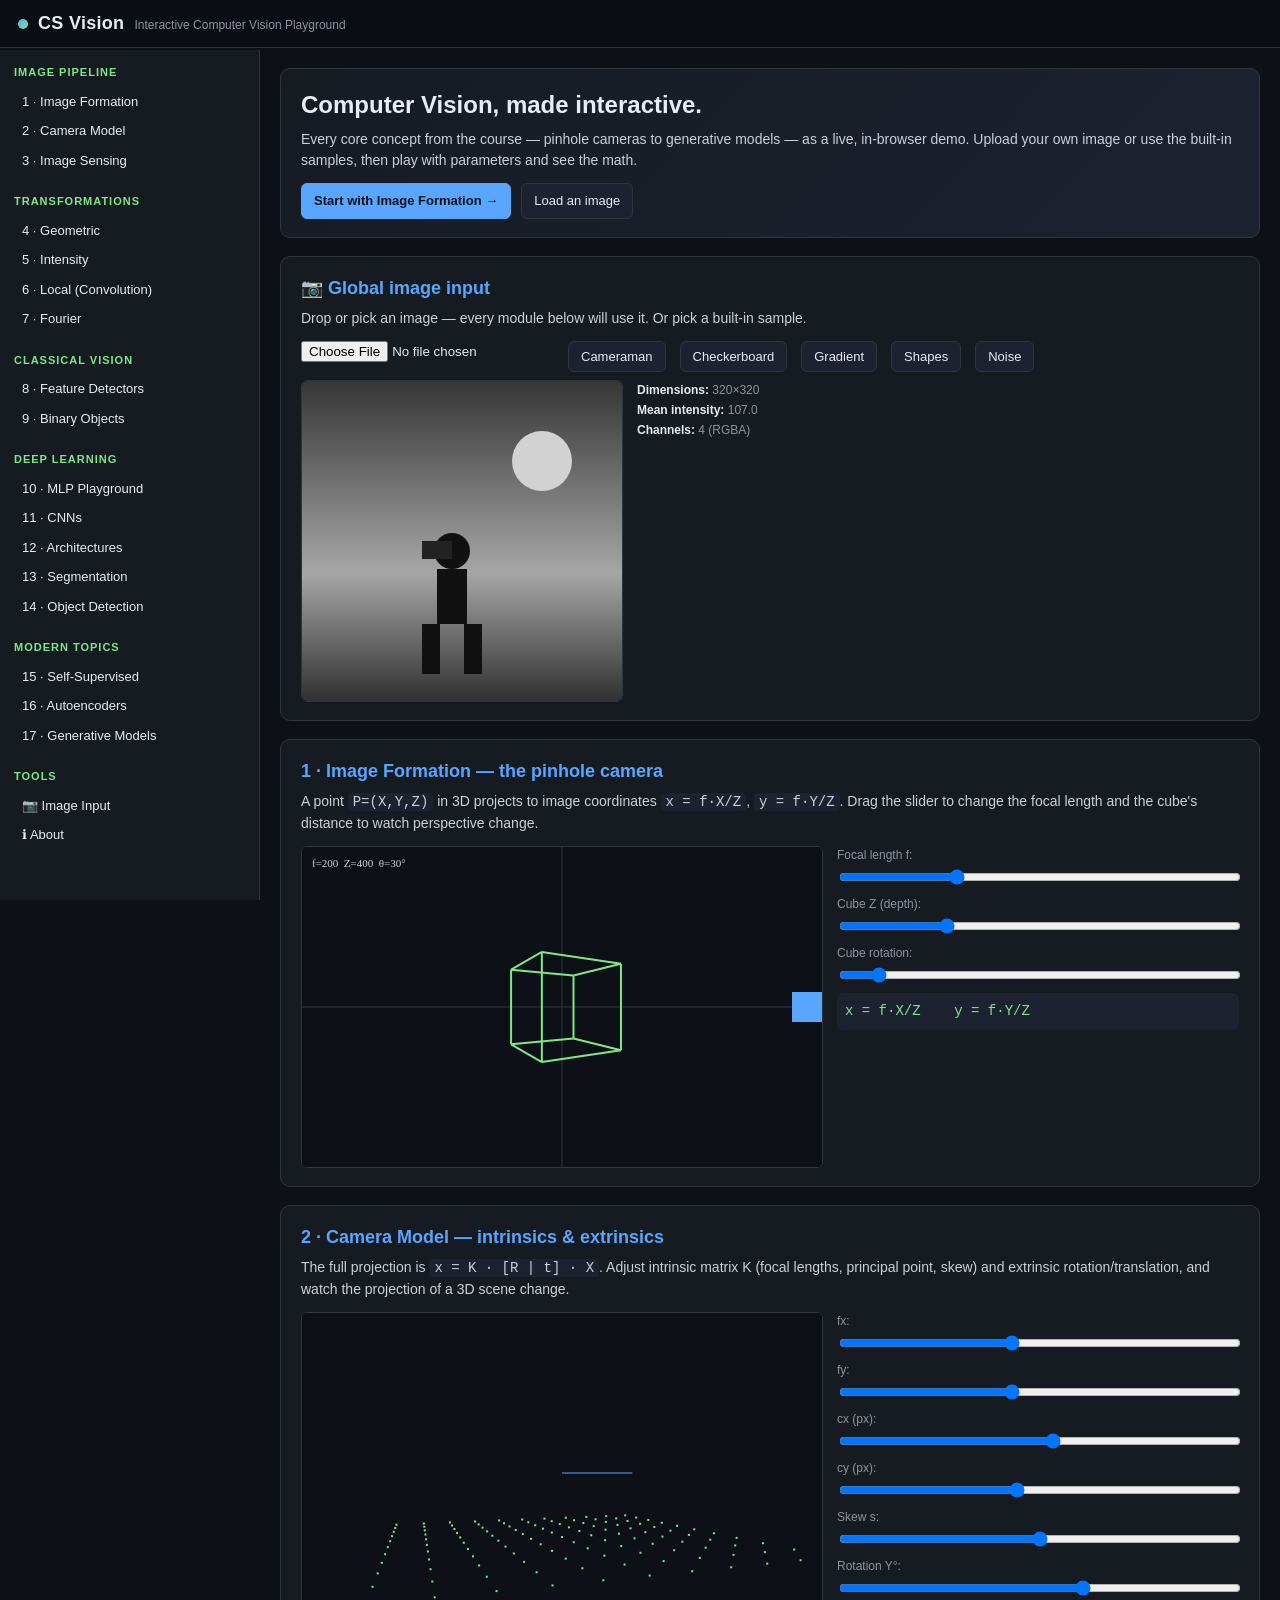
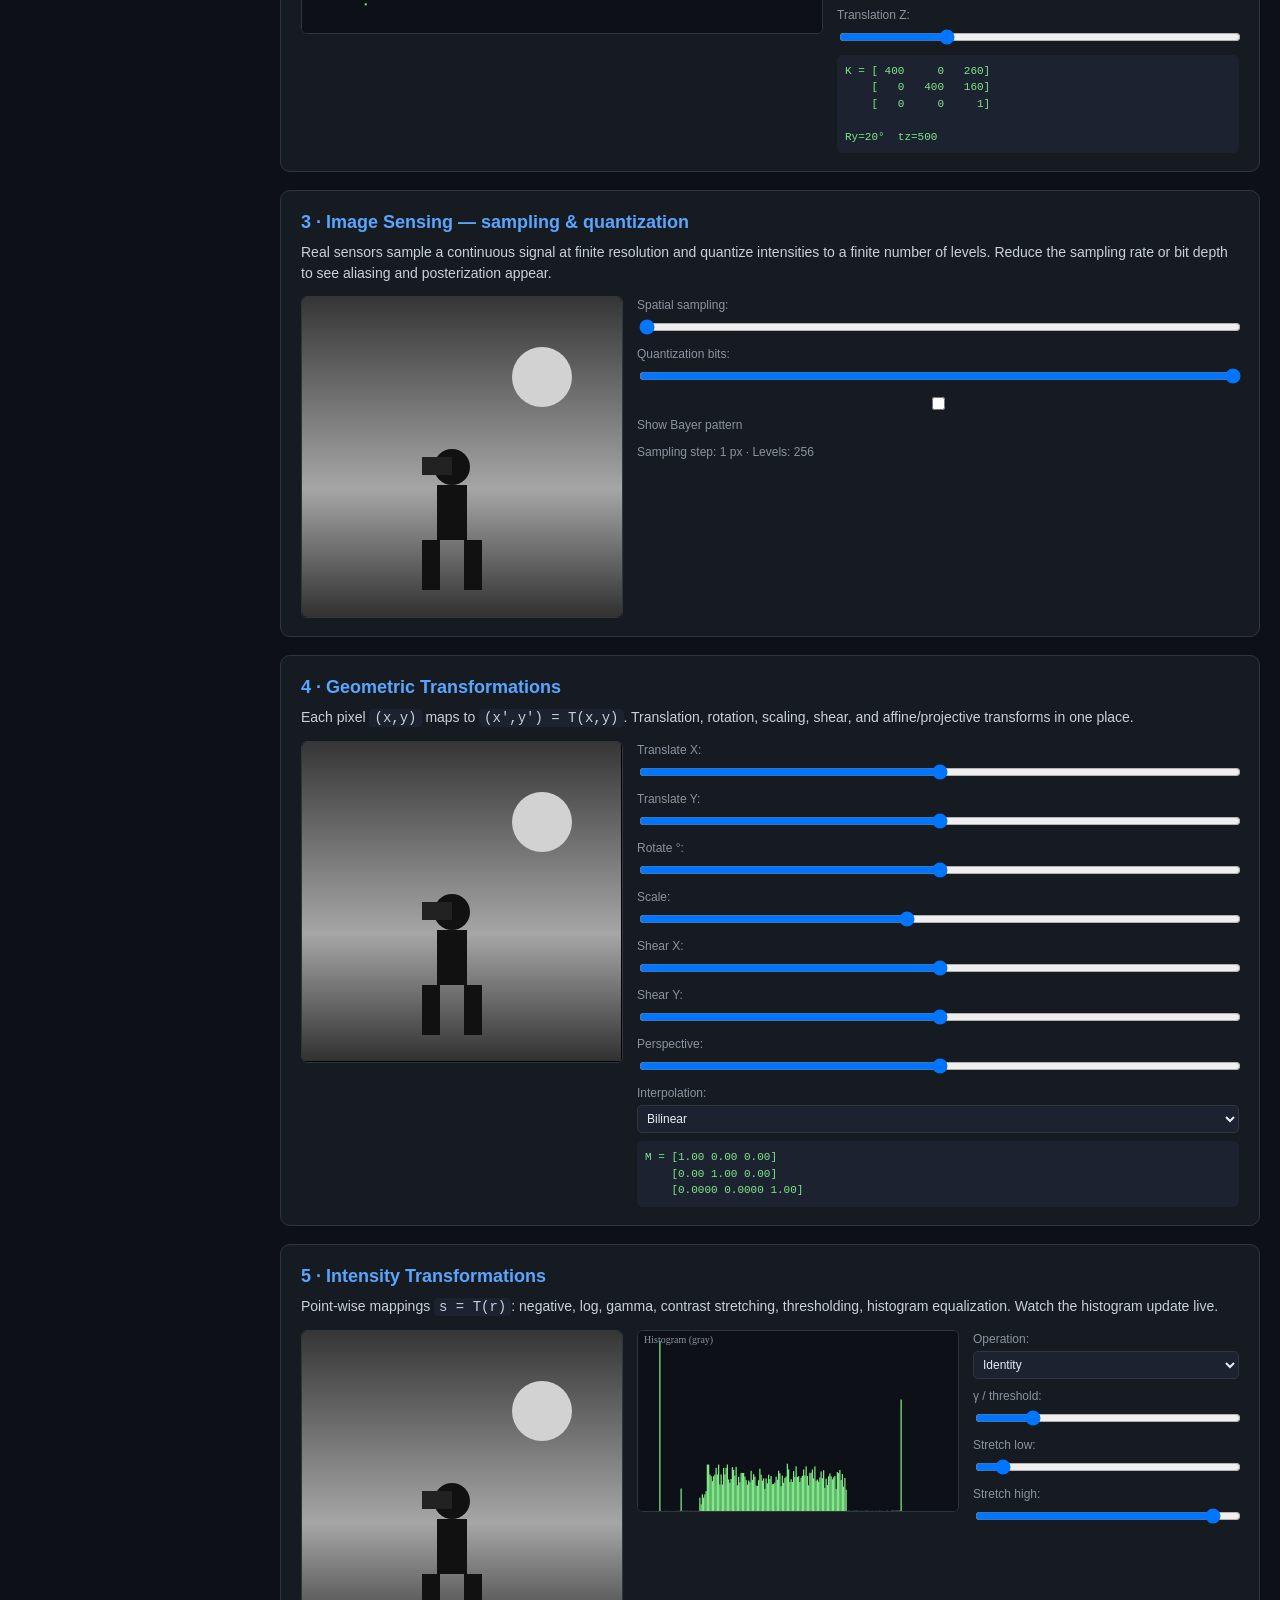
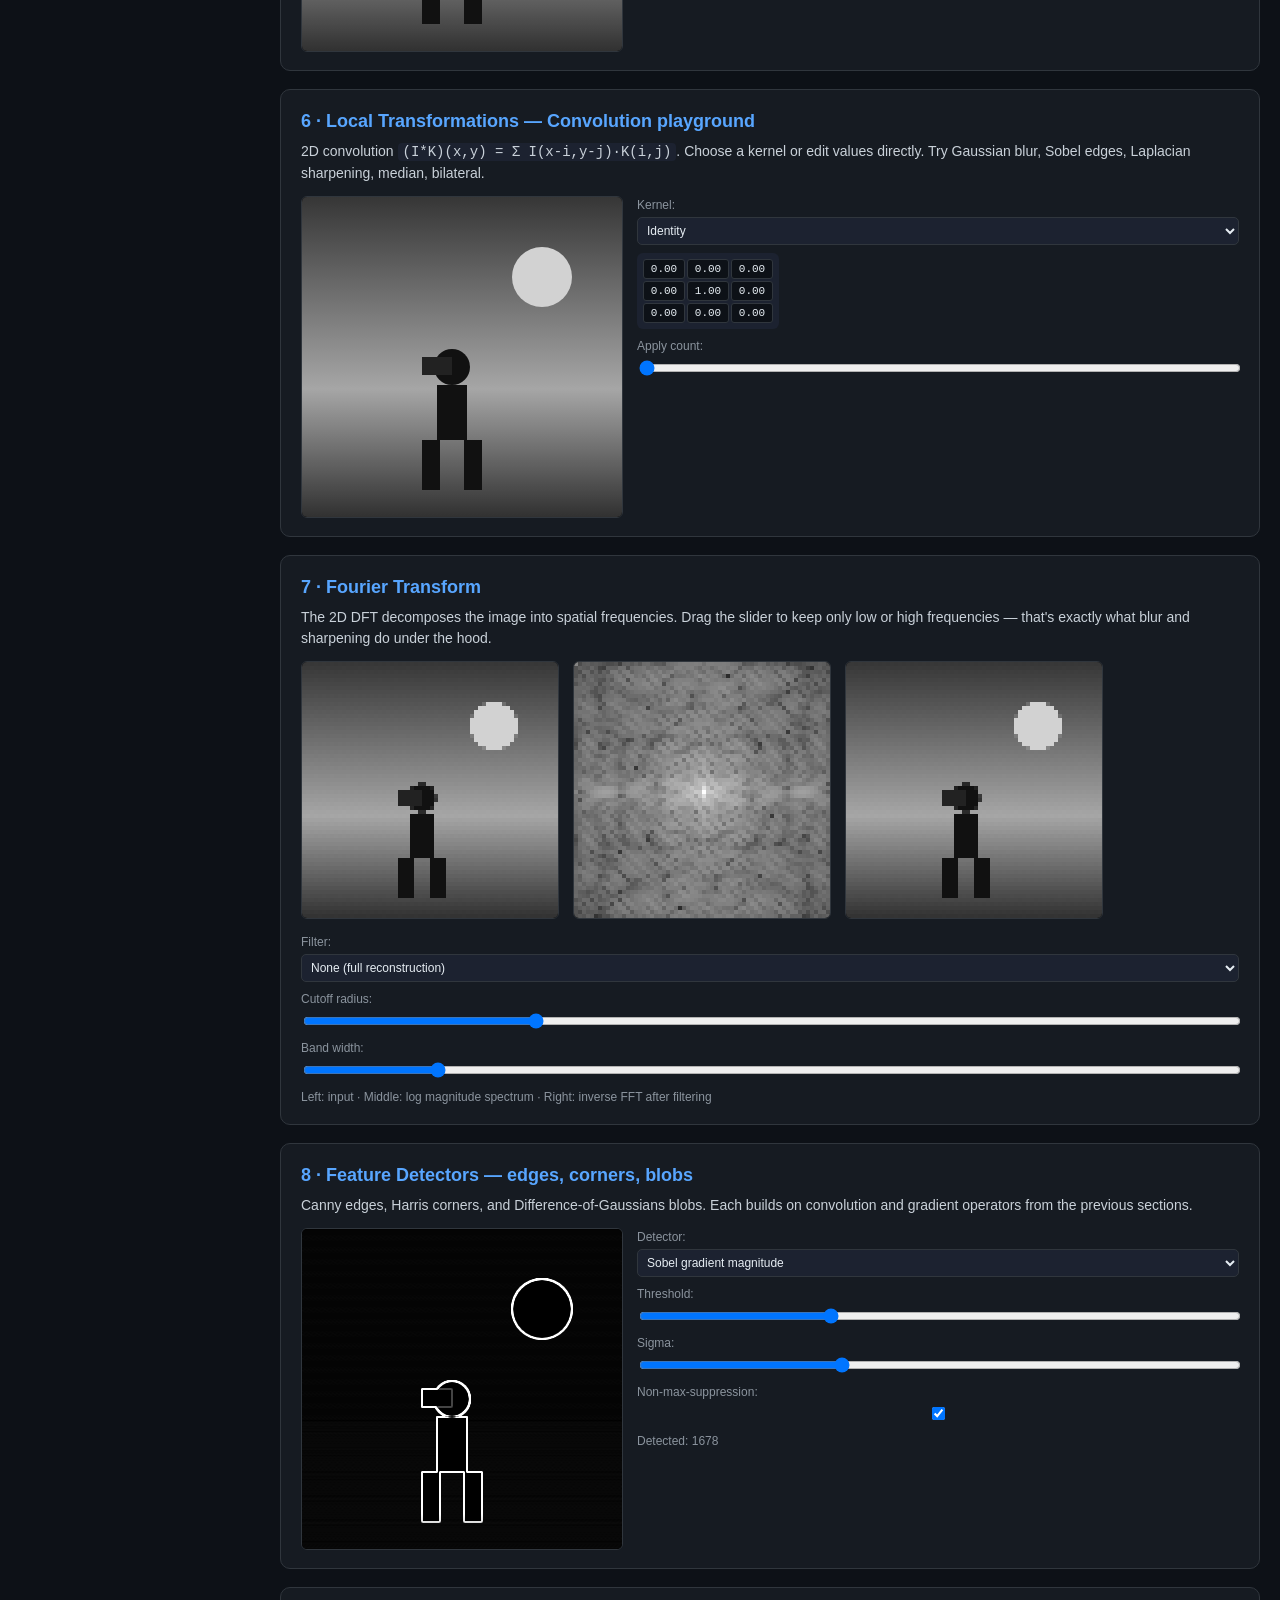
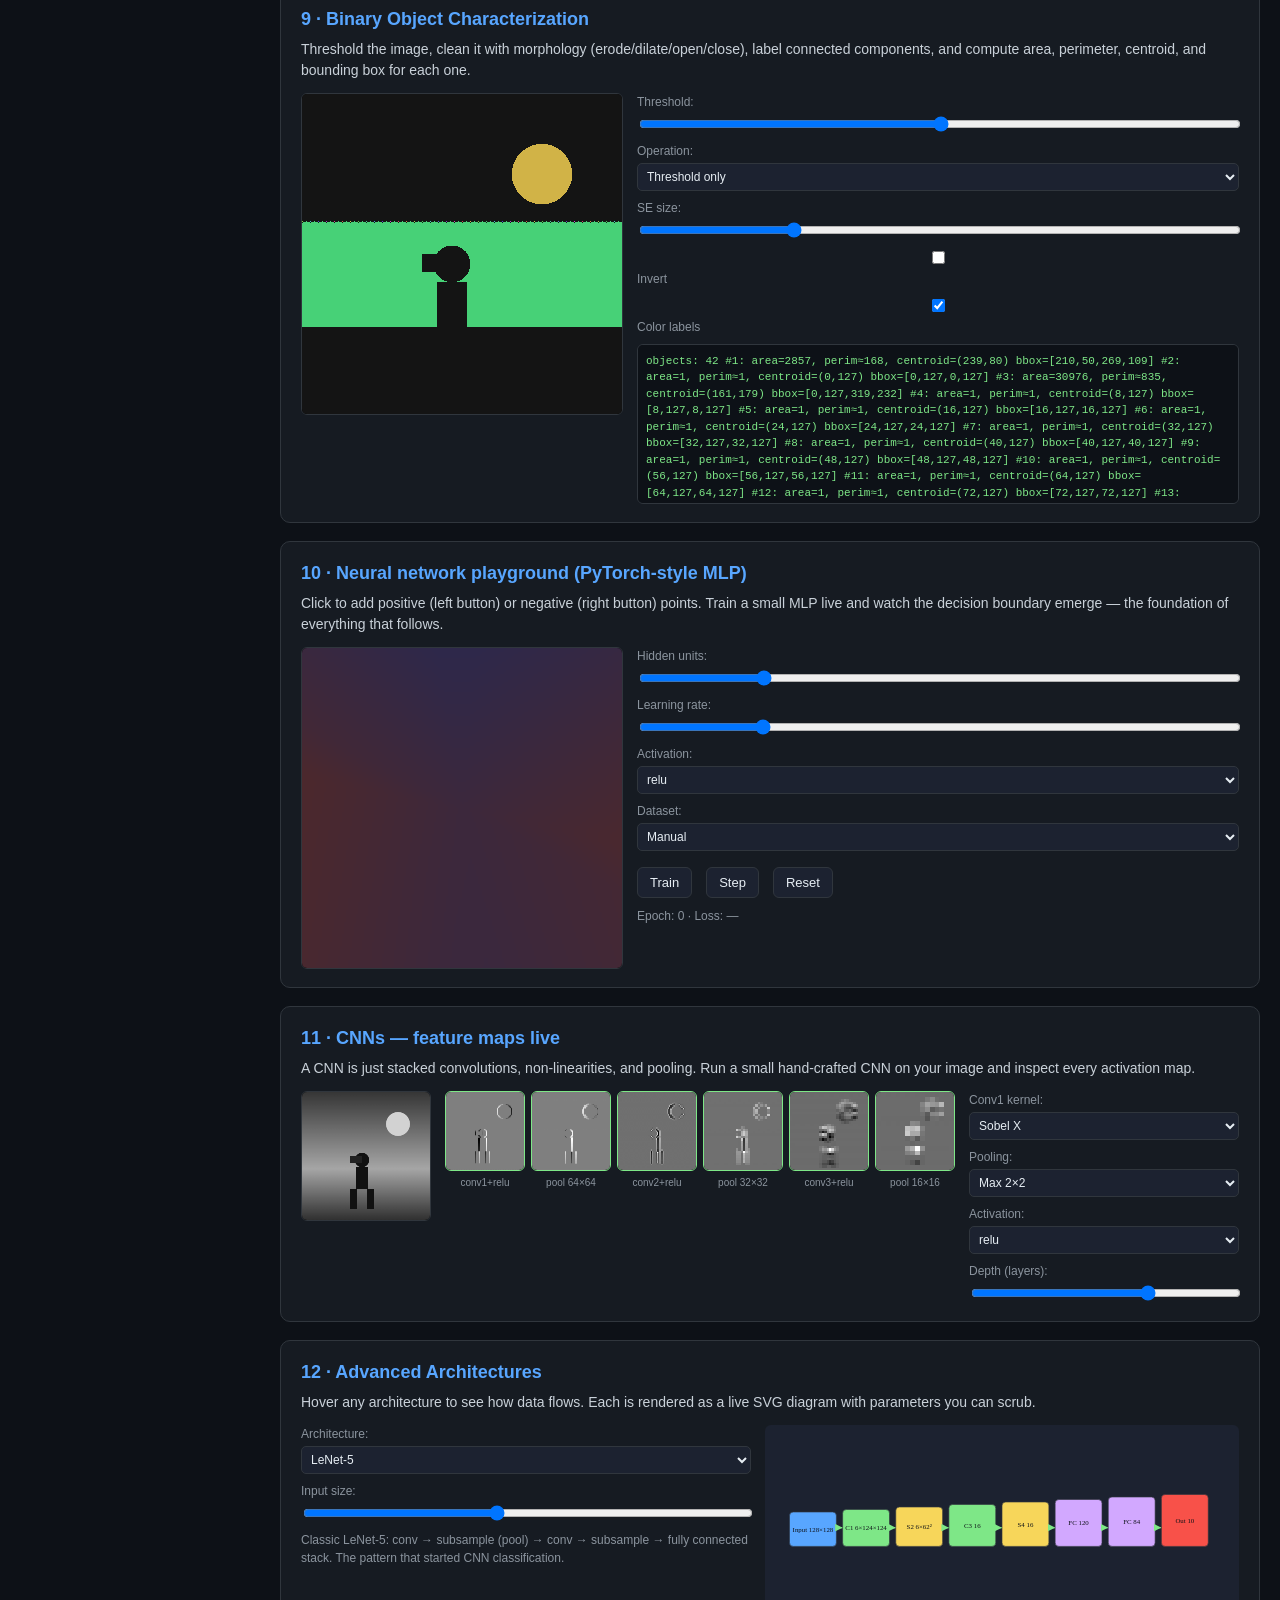
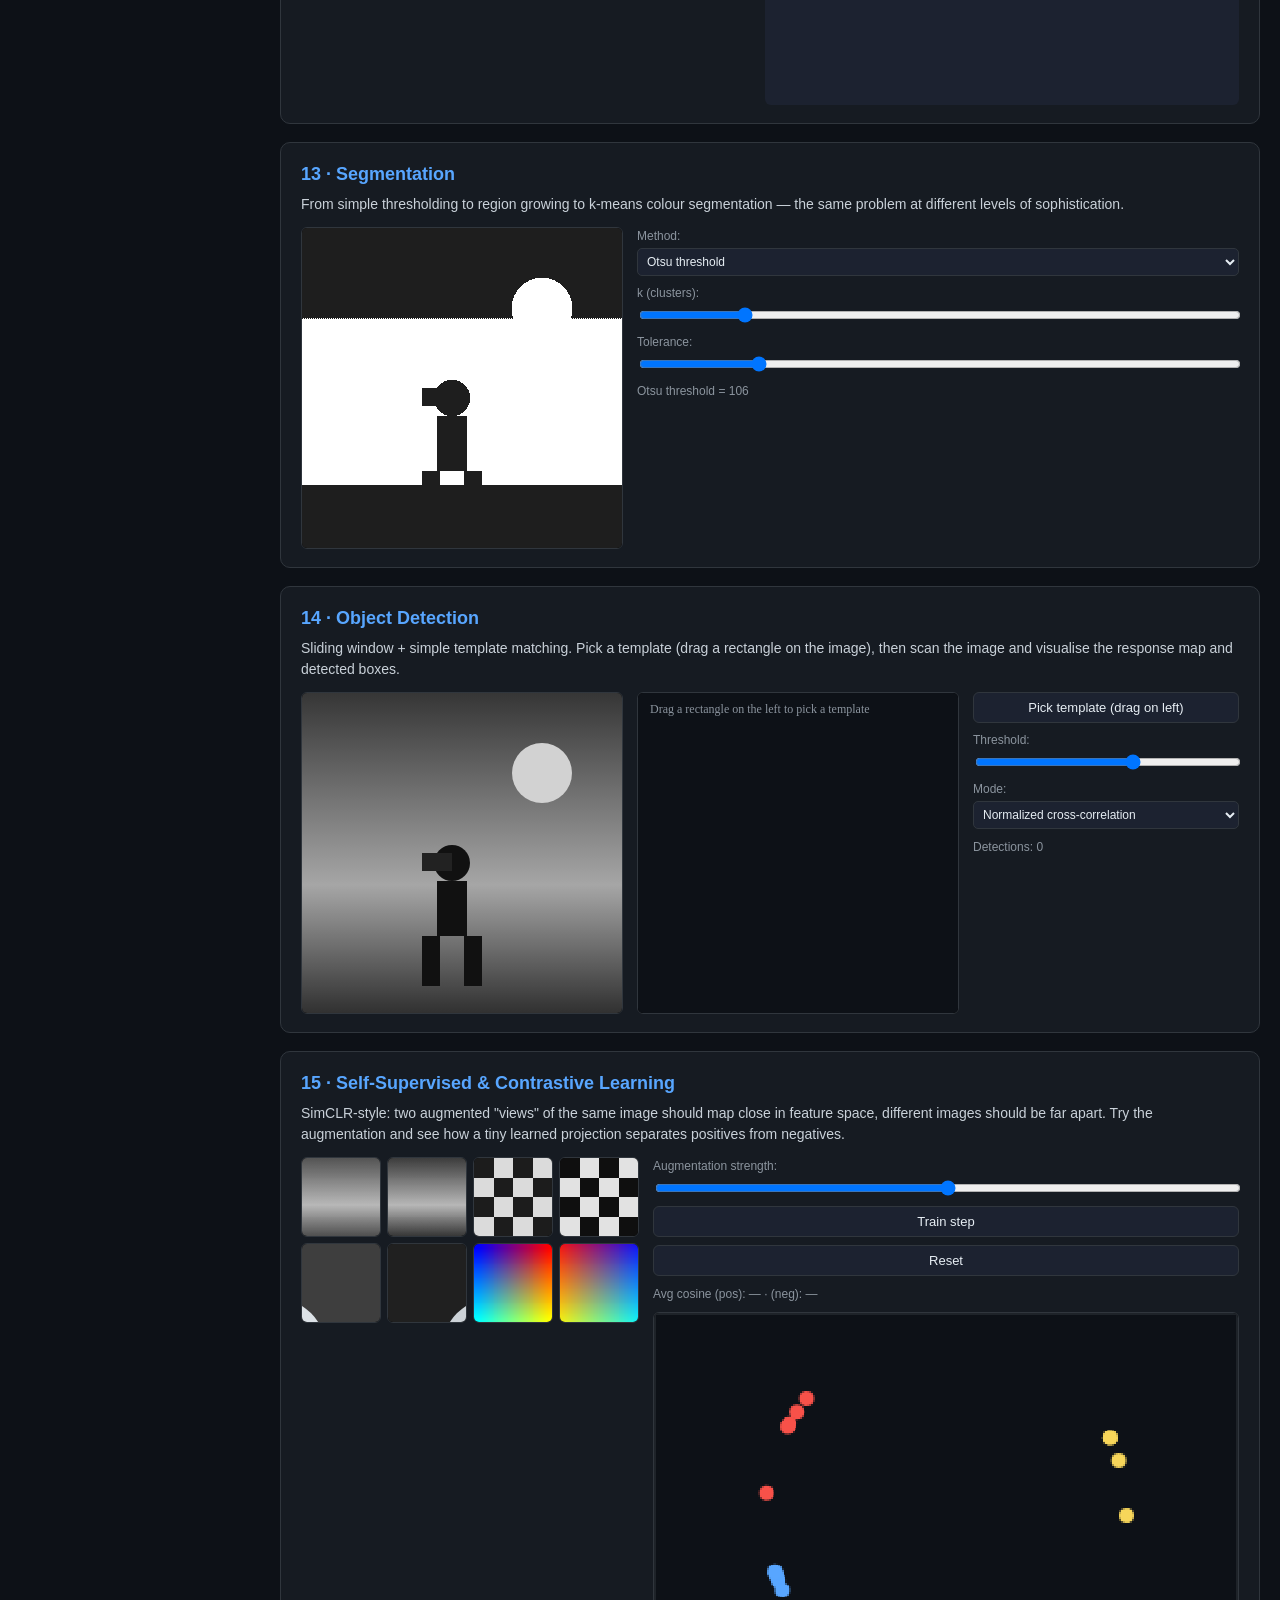
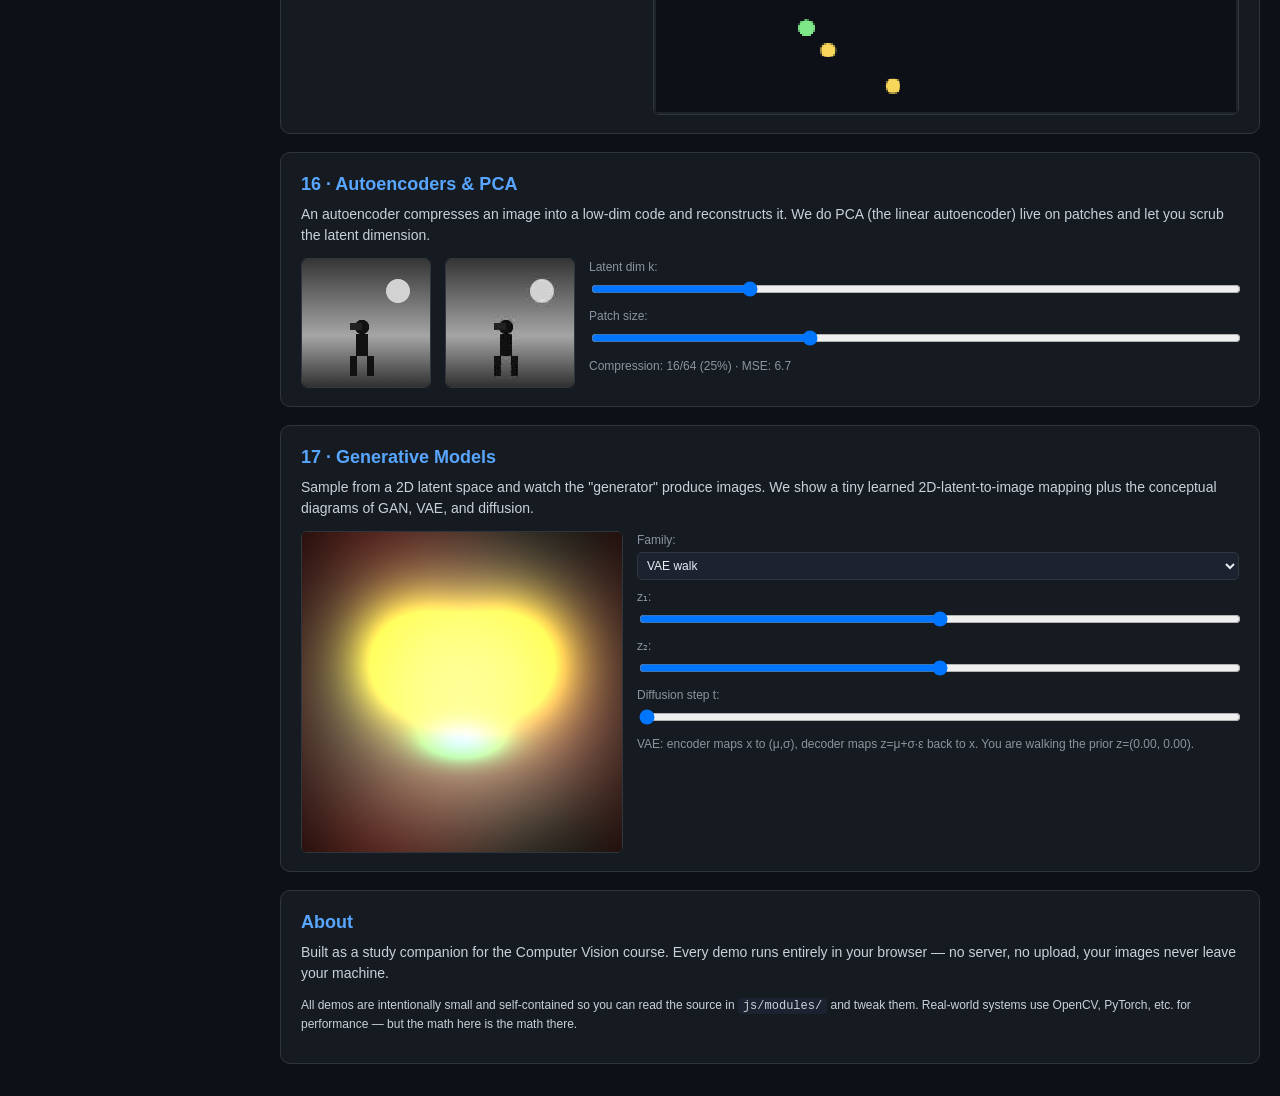
==== index.html @ 51eb58d4 "Initial CS Vision interactive site" ====
<!doctype html>
<html lang="en">
<head>
<meta charset="utf-8" />
<meta name="viewport" content="width=device-width,initial-scale=1" />
<title>CS Vision — Interactive Computer Vision</title>
<link rel="stylesheet" href="css/styles.css" />
</head>
<body>
<header class="topbar">
  <div class="brand">
    <span class="dot"></span>
    <h1>CS&nbsp;Vision</h1>
    <span class="sub">Interactive Computer Vision Playground</span>
  </div>
  <nav class="primary">
    <button id="nav-toggle" aria-label="Toggle navigation">☰</button>
  </nav>
</header>

<main class="layout">
  <aside class="sidebar" id="sidebar">
    <div class="side-section">
      <h3>Image Pipeline</h3>
      <ul>
        <li><a href="#image-formation">1 · Image Formation</a></li>
        <li><a href="#camera-model">2 · Camera Model</a></li>
        <li><a href="#image-sensing">3 · Image Sensing</a></li>
      </ul>
    </div>
    <div class="side-section">
      <h3>Transformations</h3>
      <ul>
        <li><a href="#geometric">4 · Geometric</a></li>
        <li><a href="#intensity">5 · Intensity</a></li>
        <li><a href="#local">6 · Local (Convolution)</a></li>
        <li><a href="#fourier">7 · Fourier</a></li>
      </ul>
    </div>
    <div class="side-section">
      <h3>Classical Vision</h3>
      <ul>
        <li><a href="#features">8 · Feature Detectors</a></li>
        <li><a href="#binary">9 · Binary Objects</a></li>
      </ul>
    </div>
    <div class="side-section">
      <h3>Deep Learning</h3>
      <ul>
        <li><a href="#perceptron">10 · MLP Playground</a></li>
        <li><a href="#cnn">11 · CNNs</a></li>
        <li><a href="#architectures">12 · Architectures</a></li>
        <li><a href="#segmentation">13 · Segmentation</a></li>
        <li><a href="#detection">14 · Object Detection</a></li>
      </ul>
    </div>
    <div class="side-section">
      <h3>Modern Topics</h3>
      <ul>
        <li><a href="#ssl">15 · Self-Supervised</a></li>
        <li><a href="#autoencoder">16 · Autoencoders</a></li>
        <li><a href="#generative">17 · Generative Models</a></li>
      </ul>
    </div>
    <div class="side-section">
      <h3>Tools</h3>
      <ul>
        <li><a href="#image-input">📷 Image Input</a></li>
        <li><a href="#about">ℹ About</a></li>
      </ul>
    </div>
  </aside>

  <section class="content">

    <!-- HERO -->
    <section id="hero" class="card hero">
      <h2>Computer Vision, made interactive.</h2>
      <p>Every core concept from the course — pinhole cameras to generative models — as a live, in-browser demo. Upload your own image or use the built-in samples, then play with parameters and see the math.</p>
      <div class="hero-actions">
        <a class="btn primary" href="#image-formation">Start with Image Formation →</a>
        <a class="btn" href="#image-input">Load an image</a>
      </div>
    </section>

    <!-- GLOBAL IMAGE INPUT -->
    <section id="image-input" class="card">
      <h2>📷 Global image input</h2>
      <p class="muted">Drop or pick an image — every module below will use it. Or pick a built-in sample.</p>
      <div class="row">
        <input type="file" id="file-input" accept="image/*" />
        <button class="btn" data-sample="cameraman">Cameraman</button>
        <button class="btn" data-sample="checker">Checkerboard</button>
        <button class="btn" data-sample="gradient">Gradient</button>
        <button class="btn" data-sample="shapes">Shapes</button>
        <button class="btn" data-sample="noise">Noise</button>
      </div>
      <div class="row">
        <canvas id="global-canvas" width="320" height="320"></canvas>
        <div class="meta">
          <div><b>Dimensions:</b> <span id="img-dims">—</span></div>
          <div><b>Mean intensity:</b> <span id="img-mean">—</span></div>
          <div><b>Channels:</b> <span id="img-channels">—</span></div>
        </div>
      </div>
    </section>

    <!-- 1. IMAGE FORMATION -->
    <section id="image-formation" class="card">
      <h2>1 · Image Formation — the pinhole camera</h2>
      <p>A point <code>P=(X,Y,Z)</code> in 3D projects to image coordinates <code>x = f·X/Z</code>, <code>y = f·Y/Z</code>. Drag the slider to change the focal length and the cube's distance to watch perspective change.</p>
      <div class="row">
        <canvas id="pinhole-canvas" width="520" height="320"></canvas>
        <div class="controls">
          <label>Focal length f: <input type="range" id="pinhole-f" min="40" max="600" value="200" /></label>
          <label>Cube Z (depth): <input type="range" id="pinhole-z" min="120" max="1200" value="400" /></label>
          <label>Cube rotation: <input type="range" id="pinhole-rot" min="0" max="360" value="30" /></label>
          <div class="formula">x = f·X/Z &nbsp;&nbsp; y = f·Y/Z</div>
        </div>
      </div>
    </section>

    <!-- 2. CAMERA MODEL -->
    <section id="camera-model" class="card">
      <h2>2 · Camera Model — intrinsics & extrinsics</h2>
      <p>The full projection is <code>x = K · [R | t] · X</code>. Adjust intrinsic matrix K (focal lengths, principal point, skew) and extrinsic rotation/translation, and watch the projection of a 3D scene change.</p>
      <div class="row">
        <canvas id="camera-canvas" width="520" height="320"></canvas>
        <div class="controls">
          <label>fx: <input type="range" id="cam-fx" min="100" max="800" value="400"/></label>
          <label>fy: <input type="range" id="cam-fy" min="100" max="800" value="400"/></label>
          <label>cx (px): <input type="range" id="cam-cx" min="100" max="400" value="260"/></label>
          <label>cy (px): <input type="range" id="cam-cy" min="50" max="300" value="160"/></label>
          <label>Skew s: <input type="range" id="cam-s" min="-50" max="50" value="0"/></label>
          <label>Rotation Y°: <input type="range" id="cam-ry" min="-90" max="90" value="20"/></label>
          <label>Translation Z: <input type="range" id="cam-tz" min="150" max="1500" value="500"/></label>
          <div class="matrix" id="cam-matrix"></div>
        </div>
      </div>
    </section>

    <!-- 3. IMAGE SENSING -->
    <section id="image-sensing" class="card">
      <h2>3 · Image Sensing — sampling &amp; quantization</h2>
      <p>Real sensors sample a continuous signal at finite resolution and quantize intensities to a finite number of levels. Reduce the sampling rate or bit depth to see aliasing and posterization appear.</p>
      <div class="row">
        <canvas id="sensing-canvas" width="320" height="320"></canvas>
        <div class="controls">
          <label>Spatial sampling: <input type="range" id="sense-sample" min="1" max="32" value="1"/></label>
          <label>Quantization bits: <input type="range" id="sense-bits" min="1" max="8" value="8"/></label>
          <label><input type="checkbox" id="sense-bayer"/> Show Bayer pattern</label>
          <div class="meta">
            Sampling step: <span id="sense-step">1</span> px ·
            Levels: <span id="sense-levels">256</span>
          </div>
        </div>
      </div>
    </section>

    <!-- 4. GEOMETRIC TRANSFORMS -->
    <section id="geometric" class="card">
      <h2>4 · Geometric Transformations</h2>
      <p>Each pixel <code>(x,y)</code> maps to <code>(x',y') = T(x,y)</code>. Translation, rotation, scaling, shear, and affine/projective transforms in one place.</p>
      <div class="row">
        <canvas id="geom-canvas" width="320" height="320"></canvas>
        <div class="controls">
          <label>Translate X: <input type="range" id="g-tx" min="-100" max="100" value="0"/></label>
          <label>Translate Y: <input type="range" id="g-ty" min="-100" max="100" value="0"/></label>
          <label>Rotate °: <input type="range" id="g-rot" min="-180" max="180" value="0"/></label>
          <label>Scale: <input type="range" id="g-scale" min="20" max="200" value="100"/></label>
          <label>Shear X: <input type="range" id="g-shx" min="-50" max="50" value="0"/></label>
          <label>Shear Y: <input type="range" id="g-shy" min="-50" max="50" value="0"/></label>
          <label>Perspective: <input type="range" id="g-persp" min="-50" max="50" value="0"/></label>
          <label>Interpolation:
            <select id="g-interp"><option value="nn">Nearest</option><option value="bilinear" selected>Bilinear</option></select>
          </label>
          <div class="matrix" id="g-matrix"></div>
        </div>
      </div>
    </section>

    <!-- 5. INTENSITY TRANSFORMS -->
    <section id="intensity" class="card">
      <h2>5 · Intensity Transformations</h2>
      <p>Point-wise mappings <code>s = T(r)</code>: negative, log, gamma, contrast stretching, thresholding, histogram equalization. Watch the histogram update live.</p>
      <div class="row">
        <canvas id="intensity-canvas" width="320" height="320"></canvas>
        <canvas id="intensity-hist" width="320" height="180"></canvas>
        <div class="controls">
          <label>Operation:
            <select id="i-op">
              <option value="identity">Identity</option>
              <option value="negative">Negative</option>
              <option value="log">Log</option>
              <option value="gamma">Gamma</option>
              <option value="stretch">Contrast Stretch</option>
              <option value="threshold">Threshold</option>
              <option value="equalize">Histogram Equalize</option>
            </select>
          </label>
          <label>γ / threshold: <input type="range" id="i-param" min="1" max="500" value="100"/></label>
          <label>Stretch low: <input type="range" id="i-lo" min="0" max="255" value="20"/></label>
          <label>Stretch high: <input type="range" id="i-hi" min="0" max="255" value="235"/></label>
        </div>
      </div>
    </section>

    <!-- 6. LOCAL TRANSFORMS / CONVOLUTION -->
    <section id="local" class="card">
      <h2>6 · Local Transformations — Convolution playground</h2>
      <p>2D convolution <code>(I*K)(x,y) = Σ I(x-i,y-j)·K(i,j)</code>. Choose a kernel or edit values directly. Try Gaussian blur, Sobel edges, Laplacian sharpening, median, bilateral.</p>
      <div class="row">
        <canvas id="conv-canvas" width="320" height="320"></canvas>
        <div class="controls">
          <label>Kernel:
            <select id="k-preset">
              <option value="identity">Identity</option>
              <option value="boxblur">Box blur 3×3</option>
              <option value="gauss3">Gaussian 3×3</option>
              <option value="gauss5">Gaussian 5×5</option>
              <option value="sobelx">Sobel X</option>
              <option value="sobely">Sobel Y</option>
              <option value="sobelmag">Sobel |∇|</option>
              <option value="laplacian">Laplacian</option>
              <option value="sharpen">Sharpen</option>
              <option value="emboss">Emboss</option>
              <option value="median">Median 3×3</option>
              <option value="custom">Custom (edit)</option>
            </select>
          </label>
          <div id="kernel-grid" class="kernel"></div>
          <label>Apply count: <input type="range" id="k-iter" min="1" max="6" value="1"/></label>
        </div>
      </div>
    </section>

    <!-- 7. FOURIER -->
    <section id="fourier" class="card">
      <h2>7 · Fourier Transform</h2>
      <p>The 2D DFT decomposes the image into spatial frequencies. Drag the slider to keep only low or high frequencies — that's exactly what blur and sharpening do under the hood.</p>
      <div class="row">
        <canvas id="ft-img" width="256" height="256"></canvas>
        <canvas id="ft-spec" width="256" height="256"></canvas>
        <canvas id="ft-recon" width="256" height="256"></canvas>
        <div class="controls">
          <label>Filter:
            <select id="ft-mode">
              <option value="none">None (full reconstruction)</option>
              <option value="low">Ideal low-pass</option>
              <option value="high">Ideal high-pass</option>
              <option value="bandpass">Band-pass</option>
              <option value="gaussLow">Gaussian low-pass</option>
            </select>
          </label>
          <label>Cutoff radius: <input type="range" id="ft-r" min="1" max="120" value="30"/></label>
          <label>Band width: <input type="range" id="ft-bw" min="2" max="60" value="10"/></label>
          <div class="muted small">Left: input · Middle: log magnitude spectrum · Right: inverse FFT after filtering</div>
        </div>
      </div>
    </section>

    <!-- 8. FEATURE DETECTORS -->
    <section id="features" class="card">
      <h2>8 · Feature Detectors — edges, corners, blobs</h2>
      <p>Canny edges, Harris corners, and Difference-of-Gaussians blobs. Each builds on convolution and gradient operators from the previous sections.</p>
      <div class="row">
        <canvas id="feat-canvas" width="320" height="320"></canvas>
        <div class="controls">
          <label>Detector:
            <select id="feat-mode">
              <option value="sobel">Sobel gradient magnitude</option>
              <option value="canny">Canny edges (simplified)</option>
              <option value="harris">Harris corners</option>
              <option value="dog">DoG blob detector</option>
            </select>
          </label>
          <label>Threshold: <input type="range" id="feat-thresh" min="0" max="255" value="80"/></label>
          <label>Sigma: <input type="range" id="feat-sigma" min="1" max="40" value="14"/></label>
          <label>Non-max-suppression: <input type="checkbox" id="feat-nms" checked/></label>
          <div class="meta">Detected: <span id="feat-count">0</span></div>
        </div>
      </div>
    </section>

    <!-- 9. BINARY OBJECTS -->
    <section id="binary" class="card">
      <h2>9 · Binary Object Characterization</h2>
      <p>Threshold the image, clean it with morphology (erode/dilate/open/close), label connected components, and compute area, perimeter, centroid, and bounding box for each one.</p>
      <div class="row">
        <canvas id="bin-canvas" width="320" height="320"></canvas>
        <div class="controls">
          <label>Threshold: <input type="range" id="bin-thresh" min="0" max="255" value="128"/></label>
          <label>Operation:
            <select id="bin-morph">
              <option value="none">Threshold only</option>
              <option value="erode">Erode</option>
              <option value="dilate">Dilate</option>
              <option value="open">Open</option>
              <option value="close">Close</option>
            </select>
          </label>
          <label>SE size: <input type="range" id="bin-se" min="1" max="9" step="2" value="3"/></label>
          <label><input type="checkbox" id="bin-invert"/> Invert</label>
          <label><input type="checkbox" id="bin-label" checked/> Color labels</label>
          <div id="bin-stats" class="stats"></div>
        </div>
      </div>
    </section>

    <!-- 10. PERCEPTRON / MLP -->
    <section id="perceptron" class="card">
      <h2>10 · Neural network playground (PyTorch-style MLP)</h2>
      <p>Click to add positive (left button) or negative (right button) points. Train a small MLP live and watch the decision boundary emerge — the foundation of everything that follows.</p>
      <div class="row">
        <canvas id="mlp-canvas" width="320" height="320"></canvas>
        <div class="controls">
          <label>Hidden units: <input type="range" id="mlp-h" min="2" max="32" value="8"/></label>
          <label>Learning rate: <input type="range" id="mlp-lr" min="1" max="500" value="100"/></label>
          <label>Activation:
            <select id="mlp-act">
              <option>relu</option><option>tanh</option><option>sigmoid</option>
            </select>
          </label>
          <label>Dataset:
            <select id="mlp-data">
              <option value="manual">Manual</option>
              <option value="moons">Two moons</option>
              <option value="xor">XOR</option>
              <option value="circles">Circles</option>
            </select>
          </label>
          <div class="row">
            <button class="btn" id="mlp-train">Train</button>
            <button class="btn" id="mlp-step">Step</button>
            <button class="btn" id="mlp-reset">Reset</button>
          </div>
          <div class="meta">Epoch: <span id="mlp-epoch">0</span> · Loss: <span id="mlp-loss">—</span></div>
        </div>
      </div>
    </section>

    <!-- 11. CNN -->
    <section id="cnn" class="card">
      <h2>11 · CNNs — feature maps live</h2>
      <p>A CNN is just stacked convolutions, non-linearities, and pooling. Run a small hand-crafted CNN on your image and inspect every activation map.</p>
      <div class="row">
        <canvas id="cnn-input" width="160" height="160"></canvas>
        <div id="cnn-stack" class="cnn-stack"></div>
        <div class="controls">
          <label>Conv1 kernel:
            <select id="cnn-k1">
              <option value="sobelx">Sobel X</option>
              <option value="sobely">Sobel Y</option>
              <option value="gauss3">Gaussian</option>
              <option value="laplacian">Laplacian</option>
              <option value="edge">Edge</option>
            </select>
          </label>
          <label>Pooling:
            <select id="cnn-pool">
              <option value="max">Max 2×2</option>
              <option value="avg">Avg 2×2</option>
            </select>
          </label>
          <label>Activation:
            <select id="cnn-act"><option>relu</option><option>tanh</option><option>none</option></select>
          </label>
          <label>Depth (layers): <input type="range" id="cnn-depth" min="1" max="4" value="3"/></label>
        </div>
      </div>
    </section>

    <!-- 12. ARCHITECTURES -->
    <section id="architectures" class="card">
      <h2>12 · Advanced Architectures</h2>
      <p>Hover any architecture to see how data flows. Each is rendered as a live SVG diagram with parameters you can scrub.</p>
      <div class="row">
        <div class="controls">
          <label>Architecture:
            <select id="arch-pick">
              <option value="lenet">LeNet-5</option>
              <option value="vgg">VGG block</option>
              <option value="resnet">ResNet block (residual)</option>
              <option value="unet">U-Net</option>
              <option value="transformer">Vision Transformer</option>
            </select>
          </label>
          <label>Input size: <input type="range" id="arch-size" min="32" max="256" step="32" value="128"/></label>
          <div id="arch-info" class="muted small"></div>
        </div>
        <div id="arch-diagram" class="diagram"></div>
      </div>
    </section>

    <!-- 13. SEGMENTATION -->
    <section id="segmentation" class="card">
      <h2>13 · Segmentation</h2>
      <p>From simple thresholding to region growing to k-means colour segmentation — the same problem at different levels of sophistication.</p>
      <div class="row">
        <canvas id="seg-canvas" width="320" height="320"></canvas>
        <div class="controls">
          <label>Method:
            <select id="seg-mode">
              <option value="thresh">Otsu threshold</option>
              <option value="kmeans">k-means colour</option>
              <option value="region">Region growing (click seed)</option>
              <option value="edge">Edge-based</option>
            </select>
          </label>
          <label>k (clusters): <input type="range" id="seg-k" min="2" max="8" value="3"/></label>
          <label>Tolerance: <input type="range" id="seg-tol" min="1" max="100" value="20"/></label>
          <div class="muted small" id="seg-info"></div>
        </div>
      </div>
    </section>

    <!-- 14. DETECTION -->
    <section id="detection" class="card">
      <h2>14 · Object Detection</h2>
      <p>Sliding window + simple template matching. Pick a template (drag a rectangle on the image), then scan the image and visualise the response map and detected boxes.</p>
      <div class="row">
        <canvas id="det-canvas" width="320" height="320"></canvas>
        <canvas id="det-heat" width="320" height="320"></canvas>
        <div class="controls">
          <button class="btn" id="det-pick">Pick template (drag on left)</button>
          <label>Threshold: <input type="range" id="det-thresh" min="50" max="100" value="80"/></label>
          <label>Mode:
            <select id="det-mode">
              <option value="ncc">Normalized cross-correlation</option>
              <option value="ssd">Sum of squared diff (inverted)</option>
            </select>
          </label>
          <div class="meta">Detections: <span id="det-count">0</span></div>
        </div>
      </div>
    </section>

    <!-- 15. SELF-SUPERVISED -->
    <section id="ssl" class="card">
      <h2>15 · Self-Supervised &amp; Contrastive Learning</h2>
      <p>SimCLR-style: two augmented "views" of the same image should map close in feature space, different images should be far apart. Try the augmentation and see how a tiny learned projection separates positives from negatives.</p>
      <div class="row">
        <div id="ssl-views" class="ssl-views"></div>
        <div class="controls">
          <label>Augmentation strength: <input type="range" id="ssl-aug" min="0" max="100" value="50"/></label>
          <button class="btn" id="ssl-step">Train step</button>
          <button class="btn" id="ssl-reset">Reset</button>
          <div class="meta">Avg cosine (pos): <span id="ssl-pos">—</span> · (neg): <span id="ssl-neg">—</span></div>
          <canvas id="ssl-embed" width="320" height="220"></canvas>
        </div>
      </div>
    </section>

    <!-- 16. AUTOENCODERS -->
    <section id="autoencoder" class="card">
      <h2>16 · Autoencoders &amp; PCA</h2>
      <p>An autoencoder compresses an image into a low-dim code and reconstructs it. We do PCA (the linear autoencoder) live on patches and let you scrub the latent dimension.</p>
      <div class="row">
        <canvas id="ae-input" width="200" height="200"></canvas>
        <canvas id="ae-recon" width="200" height="200"></canvas>
        <div class="controls">
          <label>Latent dim k: <input type="range" id="ae-k" min="1" max="64" value="16"/></label>
          <label>Patch size: <input type="range" id="ae-patch" min="4" max="16" step="2" value="8"/></label>
          <div class="meta">Compression: <span id="ae-ratio">—</span> · MSE: <span id="ae-mse">—</span></div>
        </div>
      </div>
    </section>

    <!-- 17. GENERATIVE -->
    <section id="generative" class="card">
      <h2>17 · Generative Models</h2>
      <p>Sample from a 2D latent space and watch the "generator" produce images. We show a tiny learned 2D-latent-to-image mapping plus the conceptual diagrams of GAN, VAE, and diffusion.</p>
      <div class="row">
        <canvas id="gen-canvas" width="320" height="320"></canvas>
        <div class="controls">
          <label>Family:
            <select id="gen-mode">
              <option value="vae">VAE walk</option>
              <option value="gan">GAN walk</option>
              <option value="diff">Diffusion noising</option>
            </select>
          </label>
          <label>z₁: <input type="range" id="gen-z1" min="-100" max="100" value="0"/></label>
          <label>z₂: <input type="range" id="gen-z2" min="-100" max="100" value="0"/></label>
          <label>Diffusion step t: <input type="range" id="gen-t" min="0" max="100" value="0"/></label>
          <div class="muted small" id="gen-info"></div>
        </div>
      </div>
    </section>

    <section id="about" class="card">
      <h2>About</h2>
      <p>Built as a study companion for the Computer Vision course. Every demo runs entirely in your browser — no server, no upload, your images never leave your machine.</p>
      <p class="muted small">All demos are intentionally small and self-contained so you can read the source in <code>js/modules/</code> and tweak them. Real-world systems use OpenCV, PyTorch, etc. for performance — but the math here is the math there.</p>
    </section>

  </section>
</main>

<script src="js/app.js"></script>
<script src="js/modules/image-formation.js"></script>
<script src="js/modules/camera-model.js"></script>
<script src="js/modules/image-sensing.js"></script>
<script src="js/modules/geometric.js"></script>
<script src="js/modules/intensity.js"></script>
<script src="js/modules/local.js"></script>
<script src="js/modules/fourier.js"></script>
<script src="js/modules/features.js"></script>
<script src="js/modules/binary.js"></script>
<script src="js/modules/perceptron.js"></script>
<script src="js/modules/cnn.js"></script>
<script src="js/modules/architectures.js"></script>
<script src="js/modules/segmentation.js"></script>
<script src="js/modules/detection.js"></script>
<script src="js/modules/ssl.js"></script>
<script src="js/modules/autoencoder.js"></script>
<script src="js/modules/generative.js"></script>
<script src="js/boot.js"></script>
</body>
</html>
---- css/styles.css ----
:root{
  --bg:#0d1117;--panel:#161b22;--panel2:#1c2230;--text:#e6edf3;--muted:#8b949e;
  --accent:#58a6ff;--accent2:#7ee787;--border:#30363d;--danger:#f85149;
}
*{box-sizing:border-box}
html,body{margin:0;padding:0;background:var(--bg);color:var(--text);
  font:14px/1.5 -apple-system,BlinkMacSystemFont,"Segoe UI",Roboto,sans-serif}
a{color:var(--accent);text-decoration:none}
a:hover{text-decoration:underline}
code{background:var(--panel2);padding:1px 5px;border-radius:4px;font-family:Consolas,monospace}
.muted{color:var(--muted)}
.small{font-size:12px}

.topbar{display:flex;align-items:center;justify-content:space-between;
  padding:10px 18px;border-bottom:1px solid var(--border);background:#0a0e14;
  position:sticky;top:0;z-index:20}
.brand{display:flex;gap:10px;align-items:baseline}
.brand h1{margin:0;font-size:18px;letter-spacing:.3px}
.brand .sub{color:var(--muted);font-size:12px}
.brand .dot{width:10px;height:10px;border-radius:50%;background:linear-gradient(135deg,#58a6ff,#7ee787);align-self:center}
#nav-toggle{display:none;background:transparent;color:var(--text);border:1px solid var(--border);padding:6px 10px;border-radius:6px;cursor:pointer}

.layout{display:grid;grid-template-columns:260px 1fr;min-height:calc(100vh - 50px)}
.sidebar{border-right:1px solid var(--border);padding:14px;
  background:var(--panel);position:sticky;top:50px;align-self:start;
  height:calc(100vh - 50px);overflow-y:auto}
.side-section{margin-bottom:18px}
.side-section h3{margin:0 0 6px;color:var(--accent2);font-size:11px;text-transform:uppercase;letter-spacing:1px}
.side-section ul{margin:0;padding:0;list-style:none}
.side-section li a{display:block;padding:5px 8px;border-radius:5px;color:var(--text);font-size:13px}
.side-section li a:hover{background:var(--panel2);text-decoration:none}

.content{padding:20px;max-width:1100px}
.card{background:var(--panel);border:1px solid var(--border);
  border-radius:10px;padding:18px 20px;margin-bottom:18px;scroll-margin-top:60px}
.card h2{margin:0 0 6px;font-size:18px;color:var(--accent)}
.card p{margin:6px 0 12px;color:#c9d1d9}

.hero{background:linear-gradient(135deg,#161b22,#1c2230);border:1px solid #30363d}
.hero h2{font-size:24px;color:var(--text)}
.hero-actions{display:flex;gap:10px;margin-top:10px}

.btn{background:var(--panel2);color:var(--text);border:1px solid var(--border);
  padding:7px 12px;border-radius:6px;cursor:pointer;font-size:13px}
.btn:hover{border-color:var(--accent);color:var(--accent)}
.btn.primary{background:var(--accent);color:#0d1117;border-color:var(--accent);font-weight:600}
.btn.primary:hover{filter:brightness(1.1);color:#0d1117}

.row{display:flex;flex-wrap:wrap;gap:14px;align-items:flex-start;margin-top:8px}
.controls{display:flex;flex-direction:column;gap:8px;min-width:240px;flex:1}
.controls label{display:flex;flex-direction:column;gap:3px;font-size:12px;color:var(--muted)}
.controls input[type=range]{width:100%}
.controls select,.controls input[type=file]{background:var(--panel2);color:var(--text);border:1px solid var(--border);padding:5px;border-radius:5px;font-size:12px}

canvas{background:#000;border:1px solid var(--border);border-radius:6px;
  display:block;image-rendering:pixelated;cursor:crosshair;max-width:100%}

.meta{font-size:12px;color:var(--muted);line-height:1.7}
.meta b{color:var(--text)}
.formula{font-family:Consolas,monospace;background:var(--panel2);padding:8px;border-radius:6px;color:var(--accent2)}
.matrix{font-family:Consolas,monospace;background:var(--panel2);padding:8px;border-radius:6px;
  font-size:11px;white-space:pre;color:var(--accent2)}

.kernel{display:grid;gap:2px;background:var(--panel2);padding:6px;border-radius:6px;width:fit-content}
.kernel input{width:42px;text-align:center;background:#0d1117;color:var(--text);
  border:1px solid var(--border);border-radius:3px;padding:3px;font-family:Consolas,monospace;font-size:11px}

.stats{font-family:Consolas,monospace;font-size:11px;background:#0d1117;
  border:1px solid var(--border);border-radius:6px;padding:8px;max-height:160px;
  overflow-y:auto;color:var(--accent2)}

.cnn-stack{display:flex;flex-wrap:wrap;gap:6px;max-width:520px}
.cnn-stack canvas{width:80px;height:80px;border:1px solid var(--accent2)}
.cnn-stack .layer{display:flex;flex-direction:column;align-items:center;gap:4px}
.cnn-stack .layer span{font-size:10px;color:var(--muted)}

.diagram{flex:1;background:var(--panel2);border-radius:6px;padding:12px;min-height:280px}
.diagram svg{width:100%;height:auto}

.ssl-views{display:grid;grid-template-columns:repeat(4,80px);gap:6px}
.ssl-views canvas{width:80px;height:80px}

@media (max-width:900px){
  .layout{grid-template-columns:1fr}
  .sidebar{position:relative;top:0;height:auto;border-right:none;border-bottom:1px solid var(--border);display:none}
  .sidebar.open{display:block}
  #nav-toggle{display:inline-block}
}
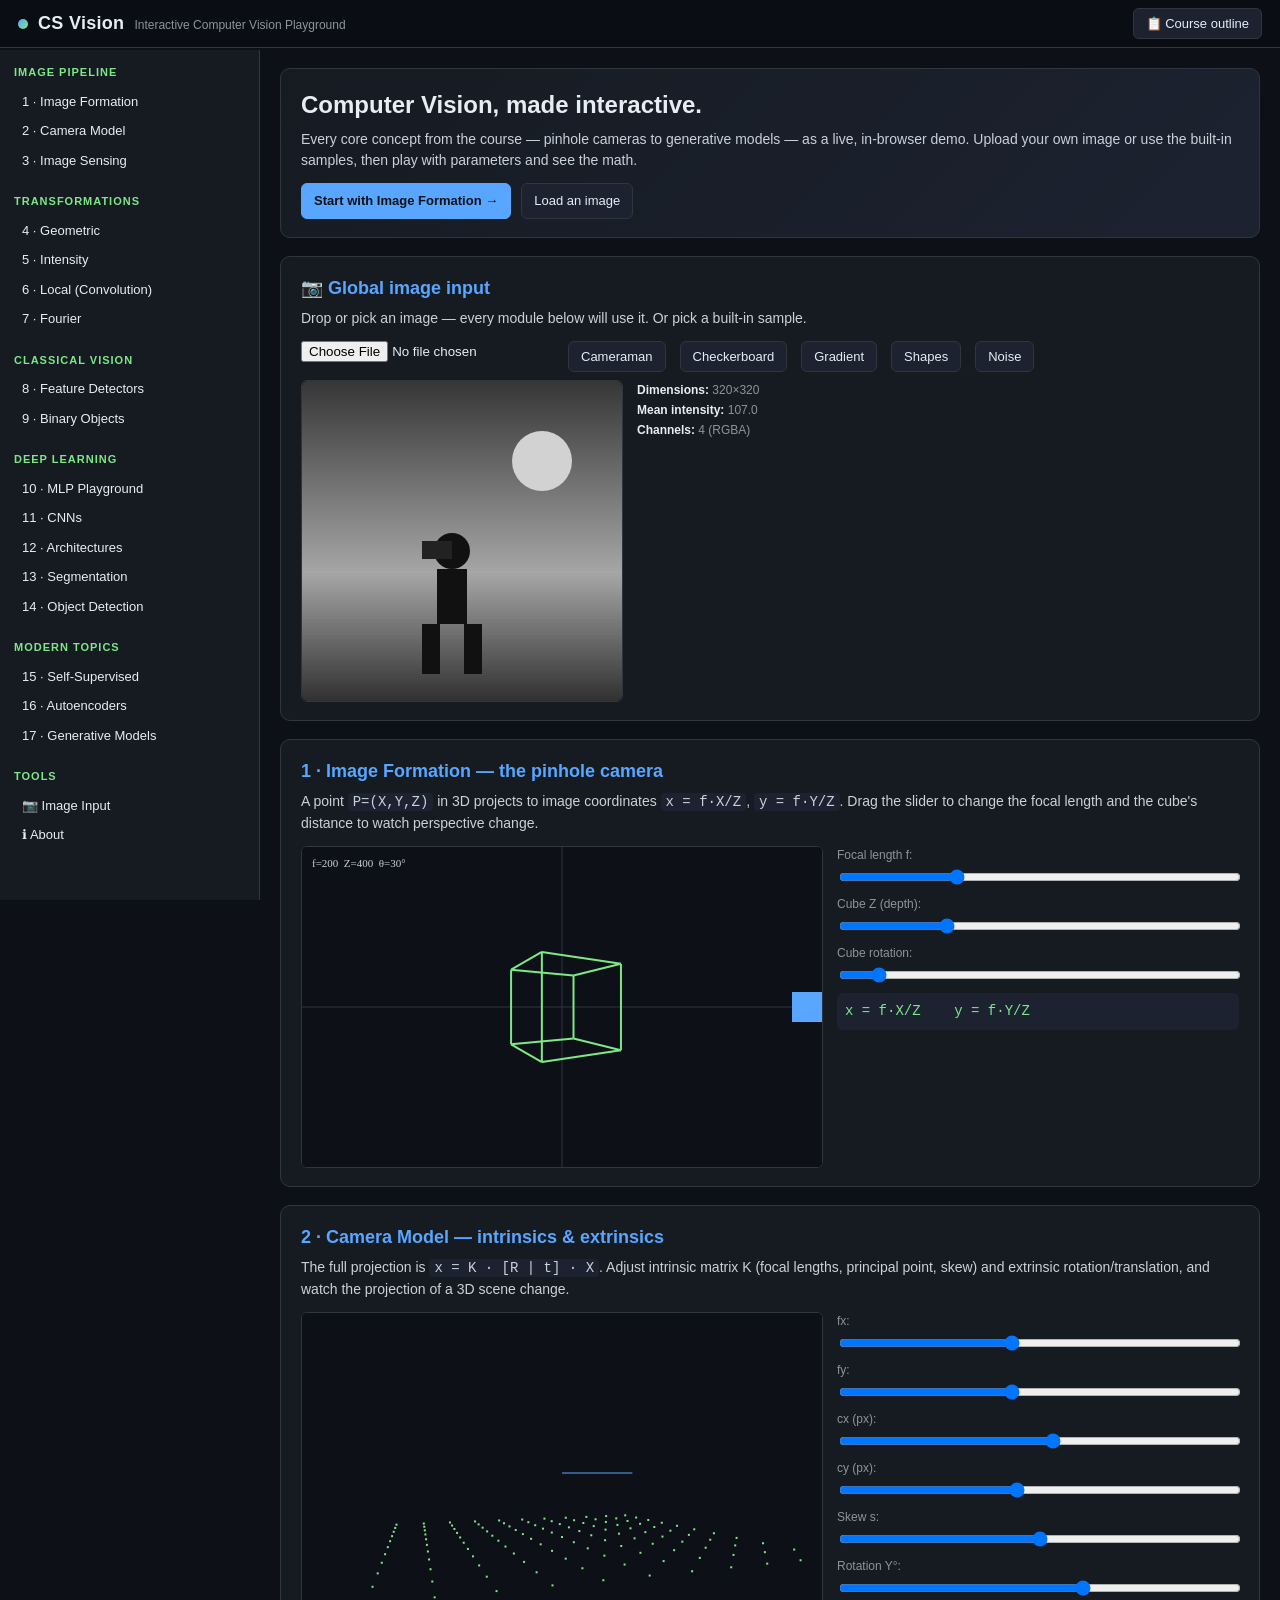
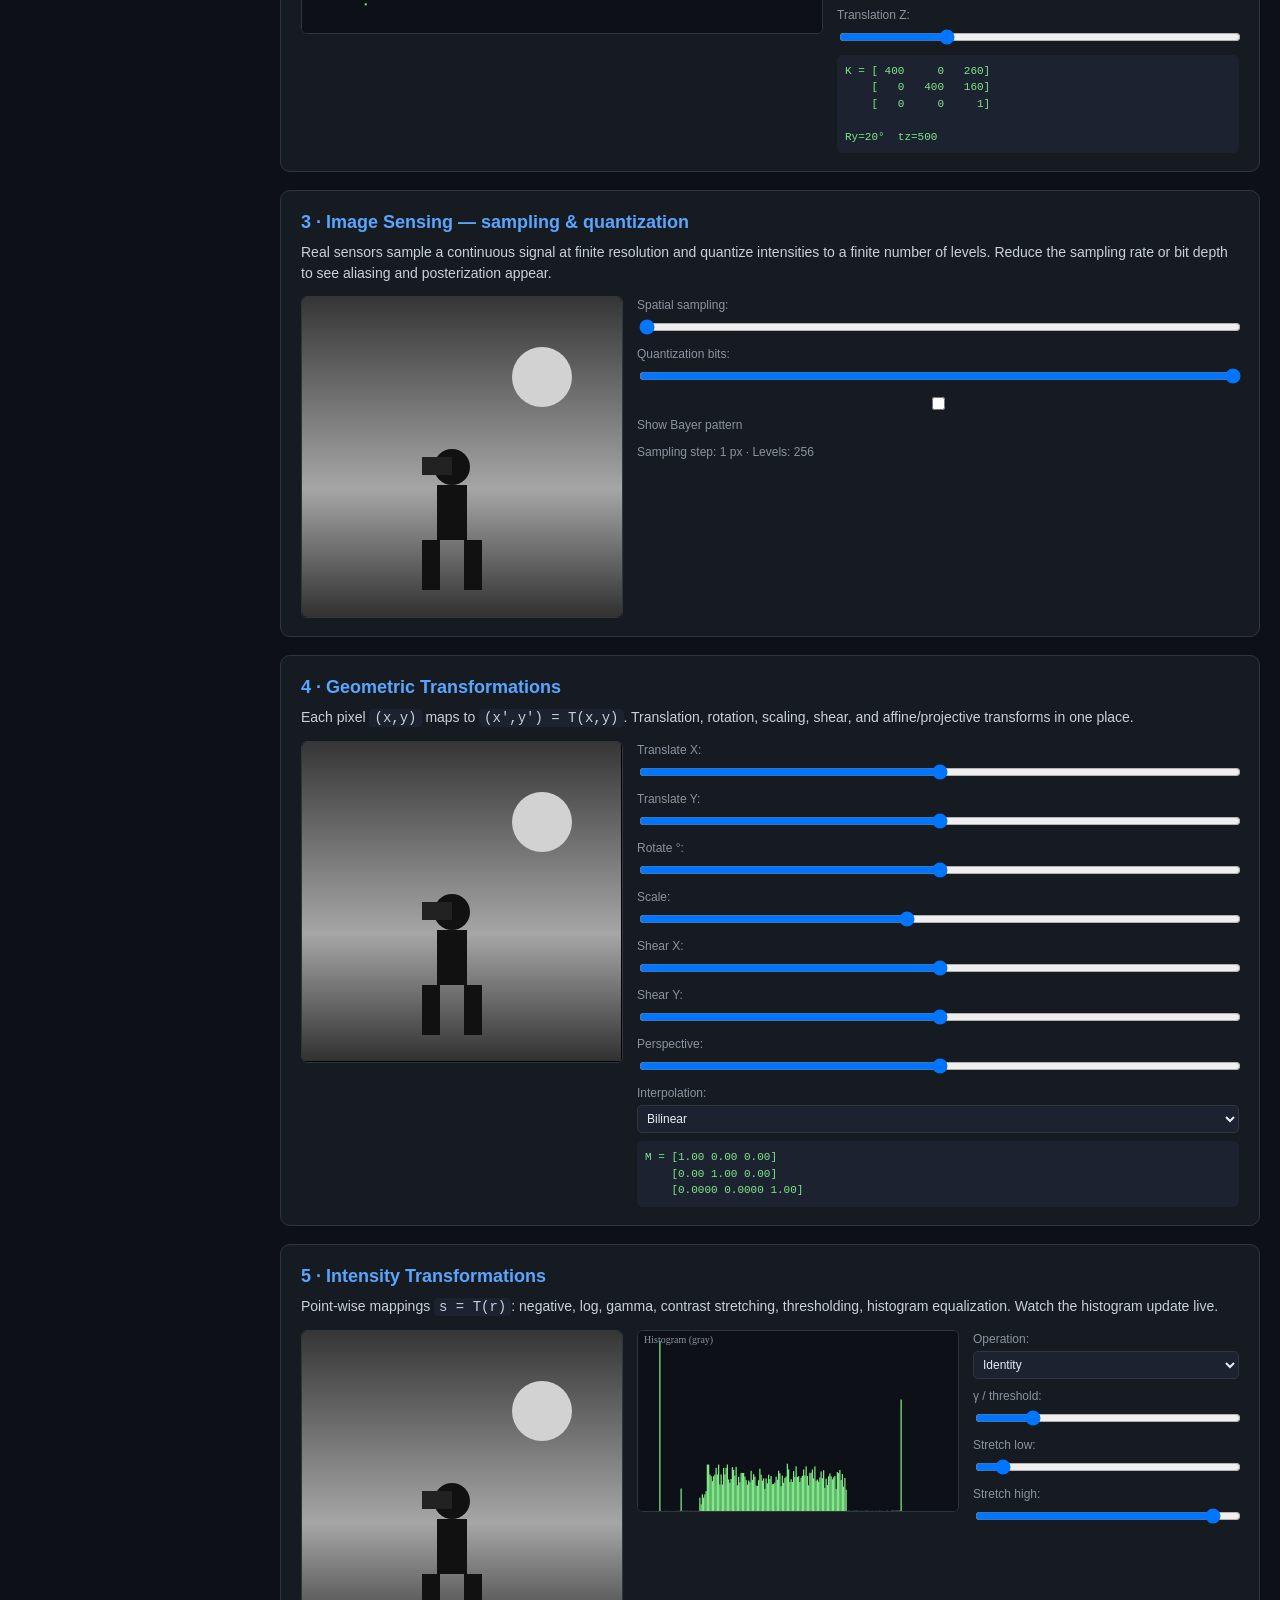
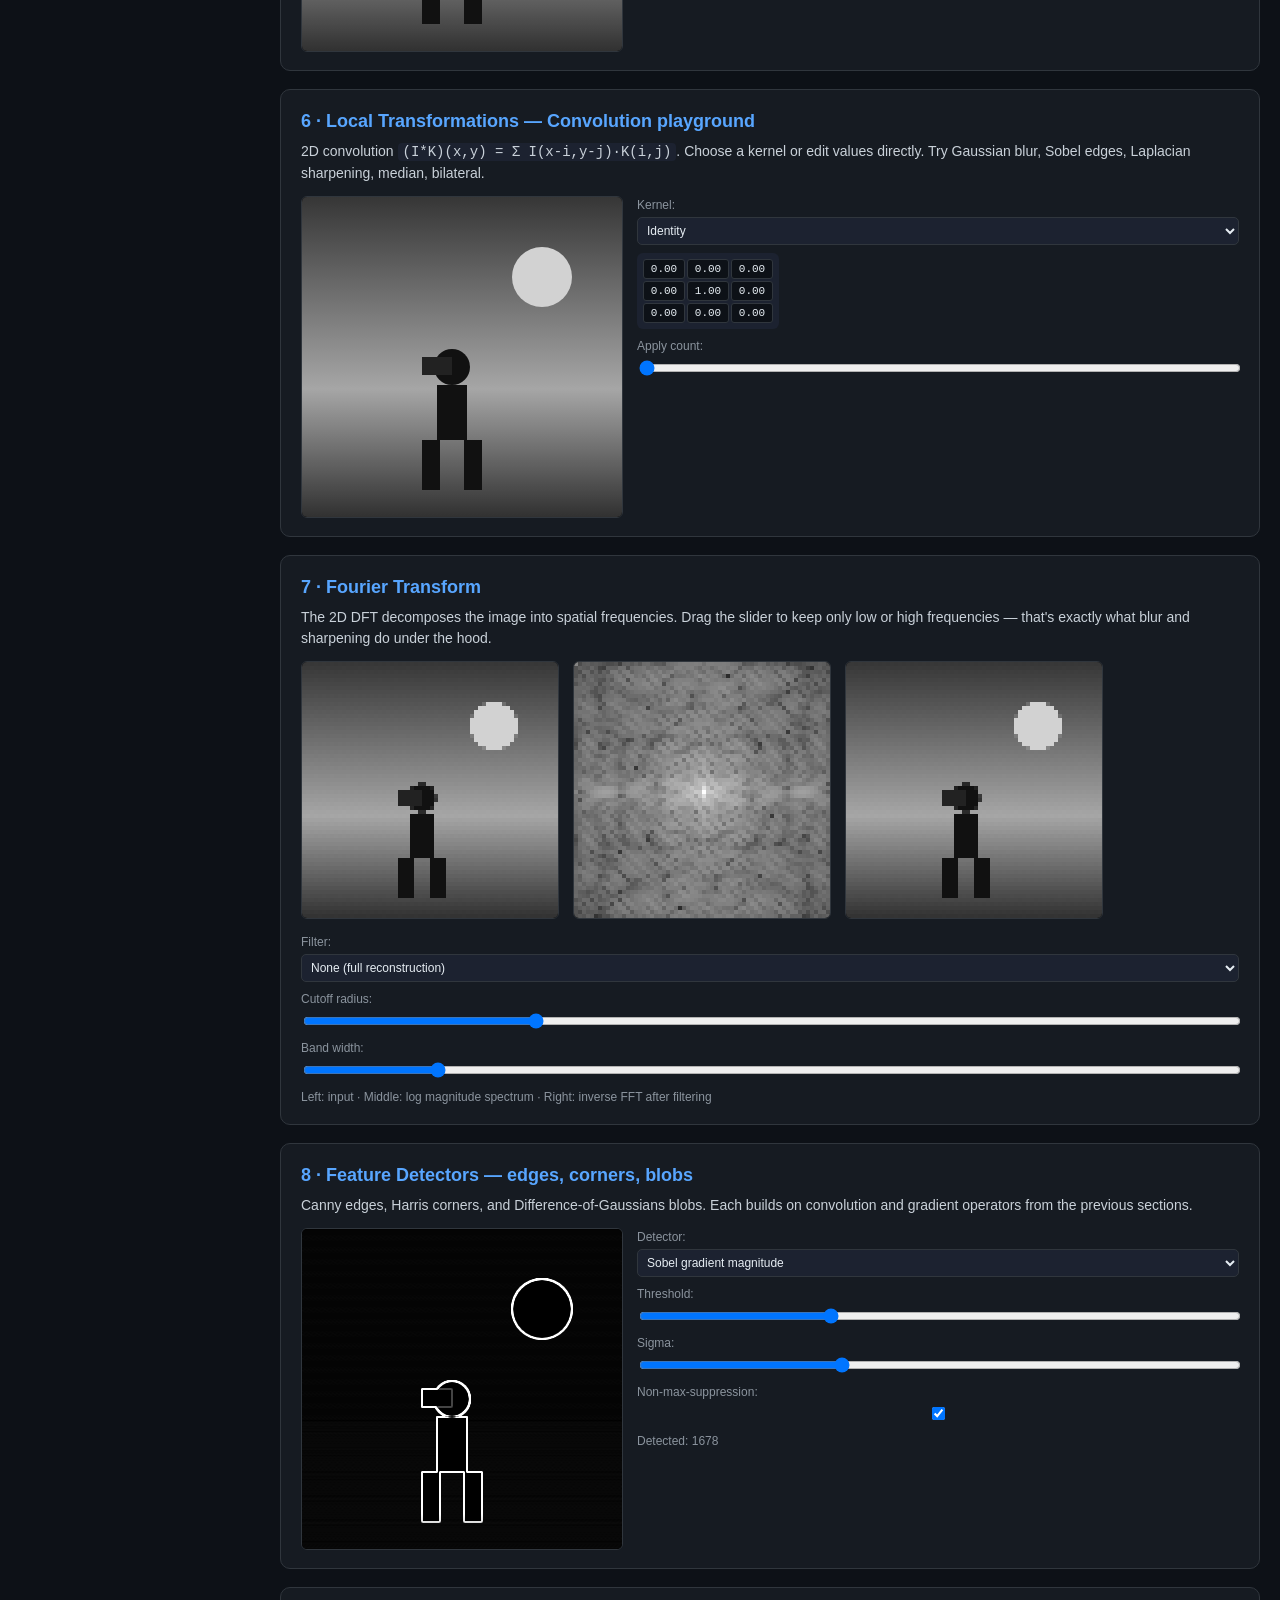
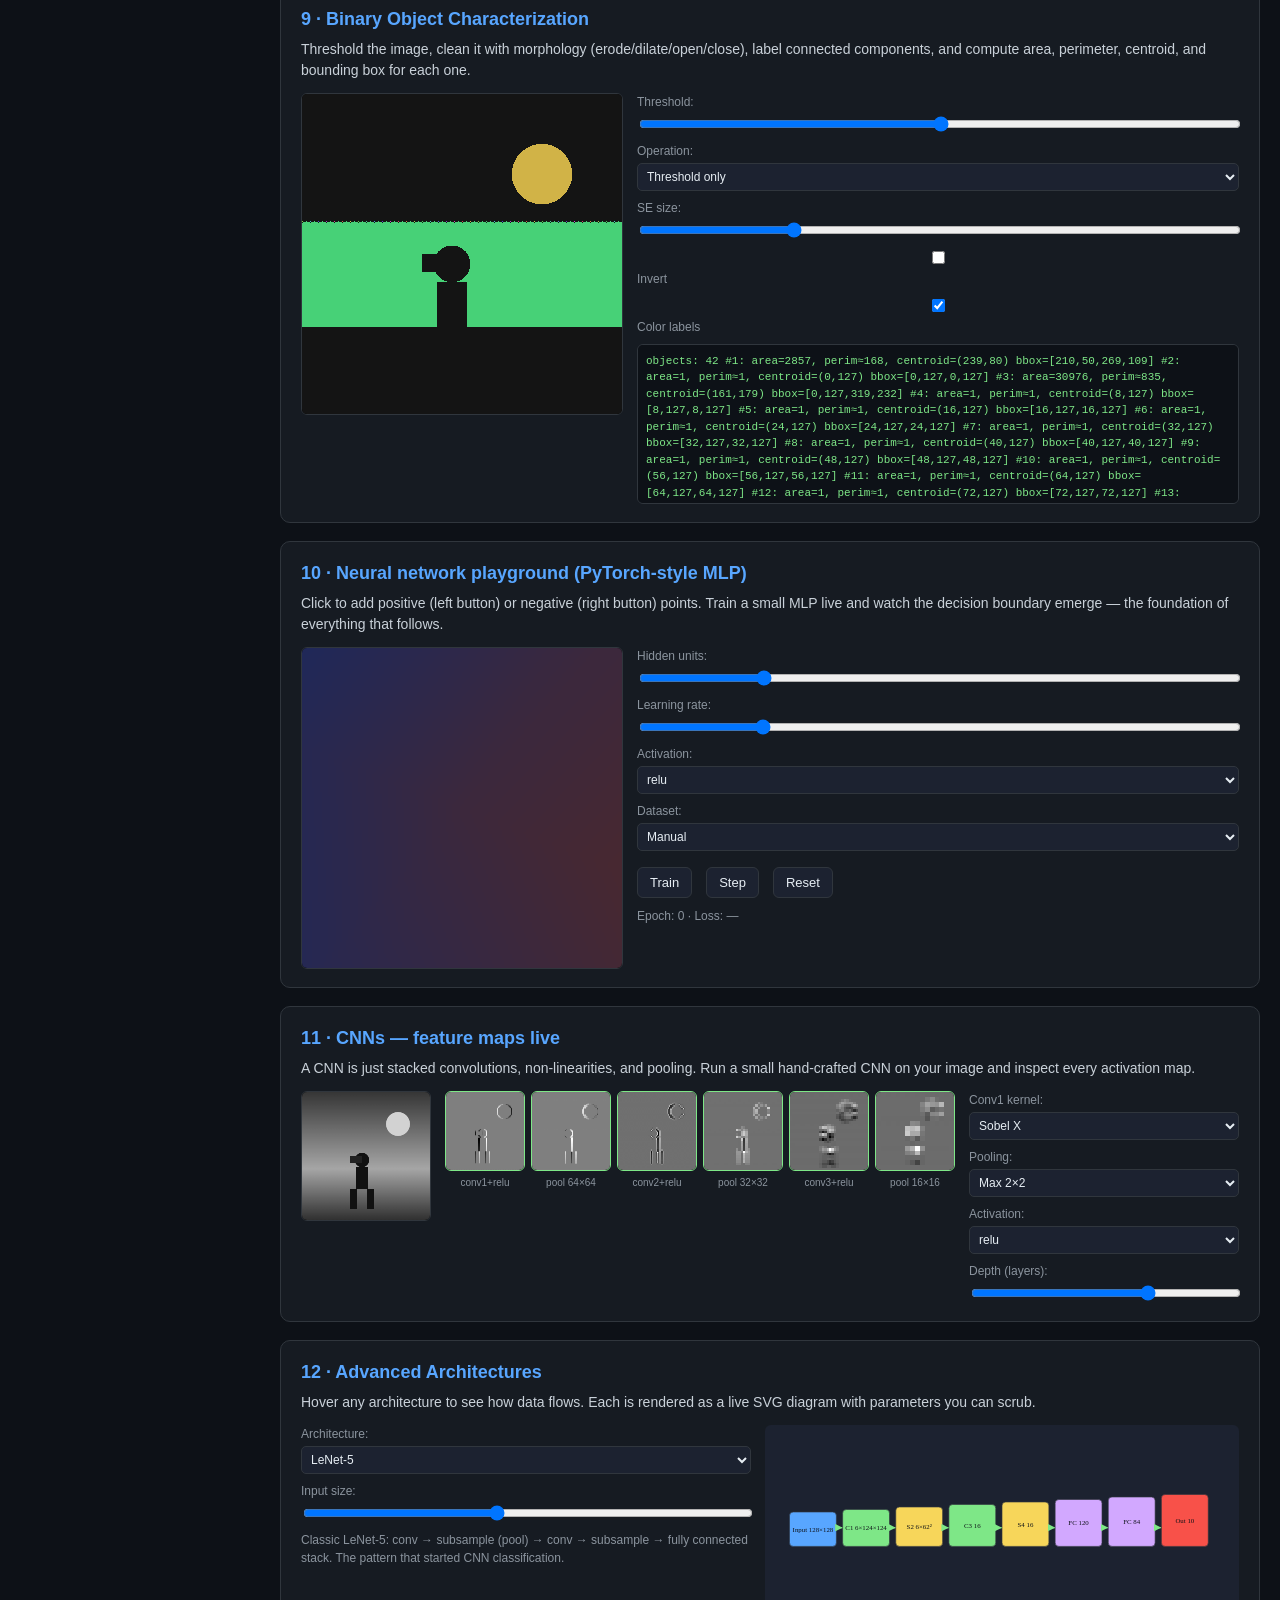
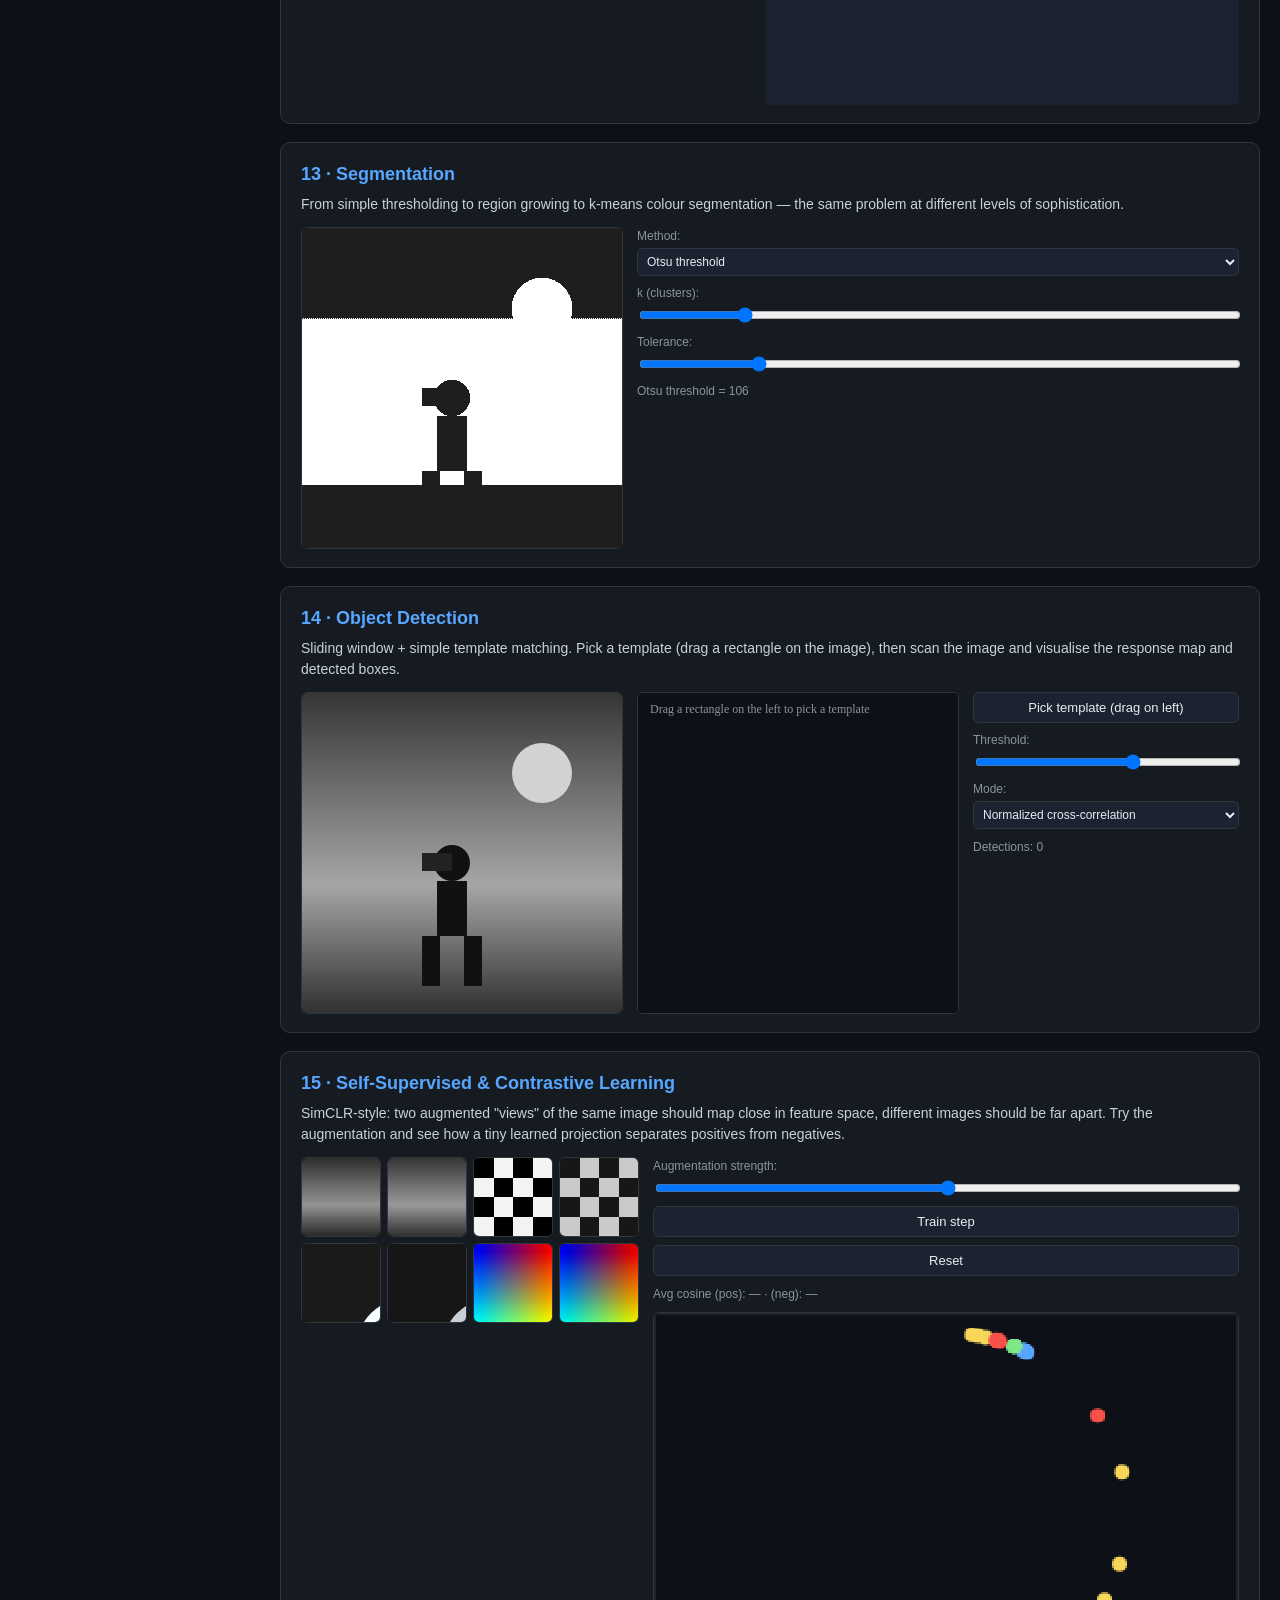
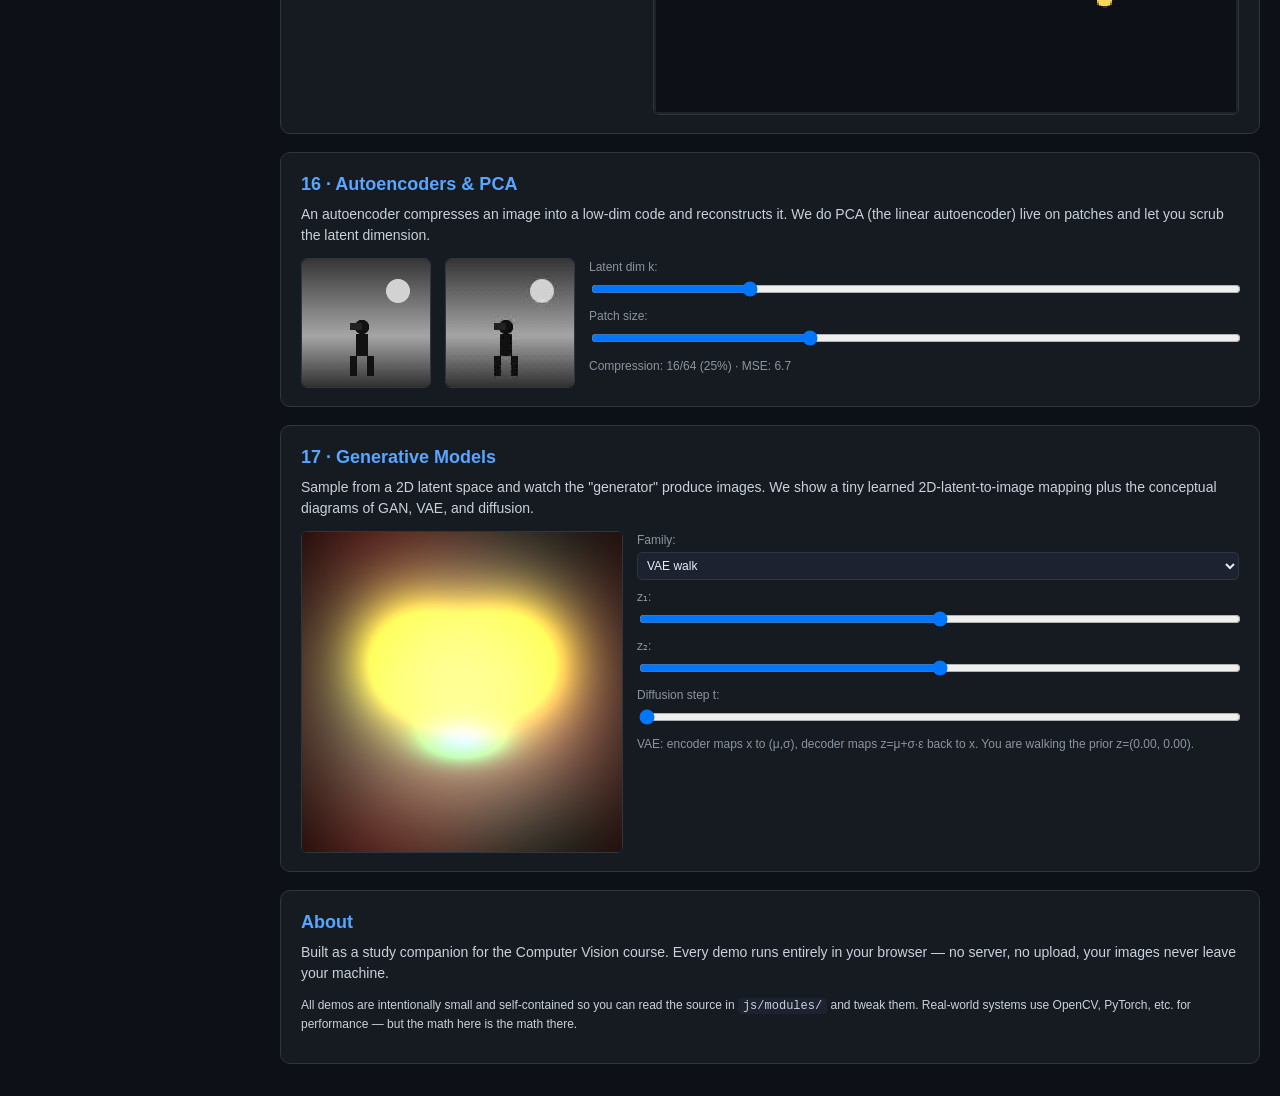
==== commit b1bee129: "Add in-depth course-structure page (syllabus-driven)" ====
--- a/index.html
+++ b/index.html
@@ -14,6 +14,7 @@
     <span class="sub">Interactive Computer Vision Playground</span>
   </div>
   <nav class="primary">
+    <a class="btn" href="course.html">📋 Course outline</a>
     <button id="nav-toggle" aria-label="Toggle navigation">☰</button>
   </nav>
 </header>
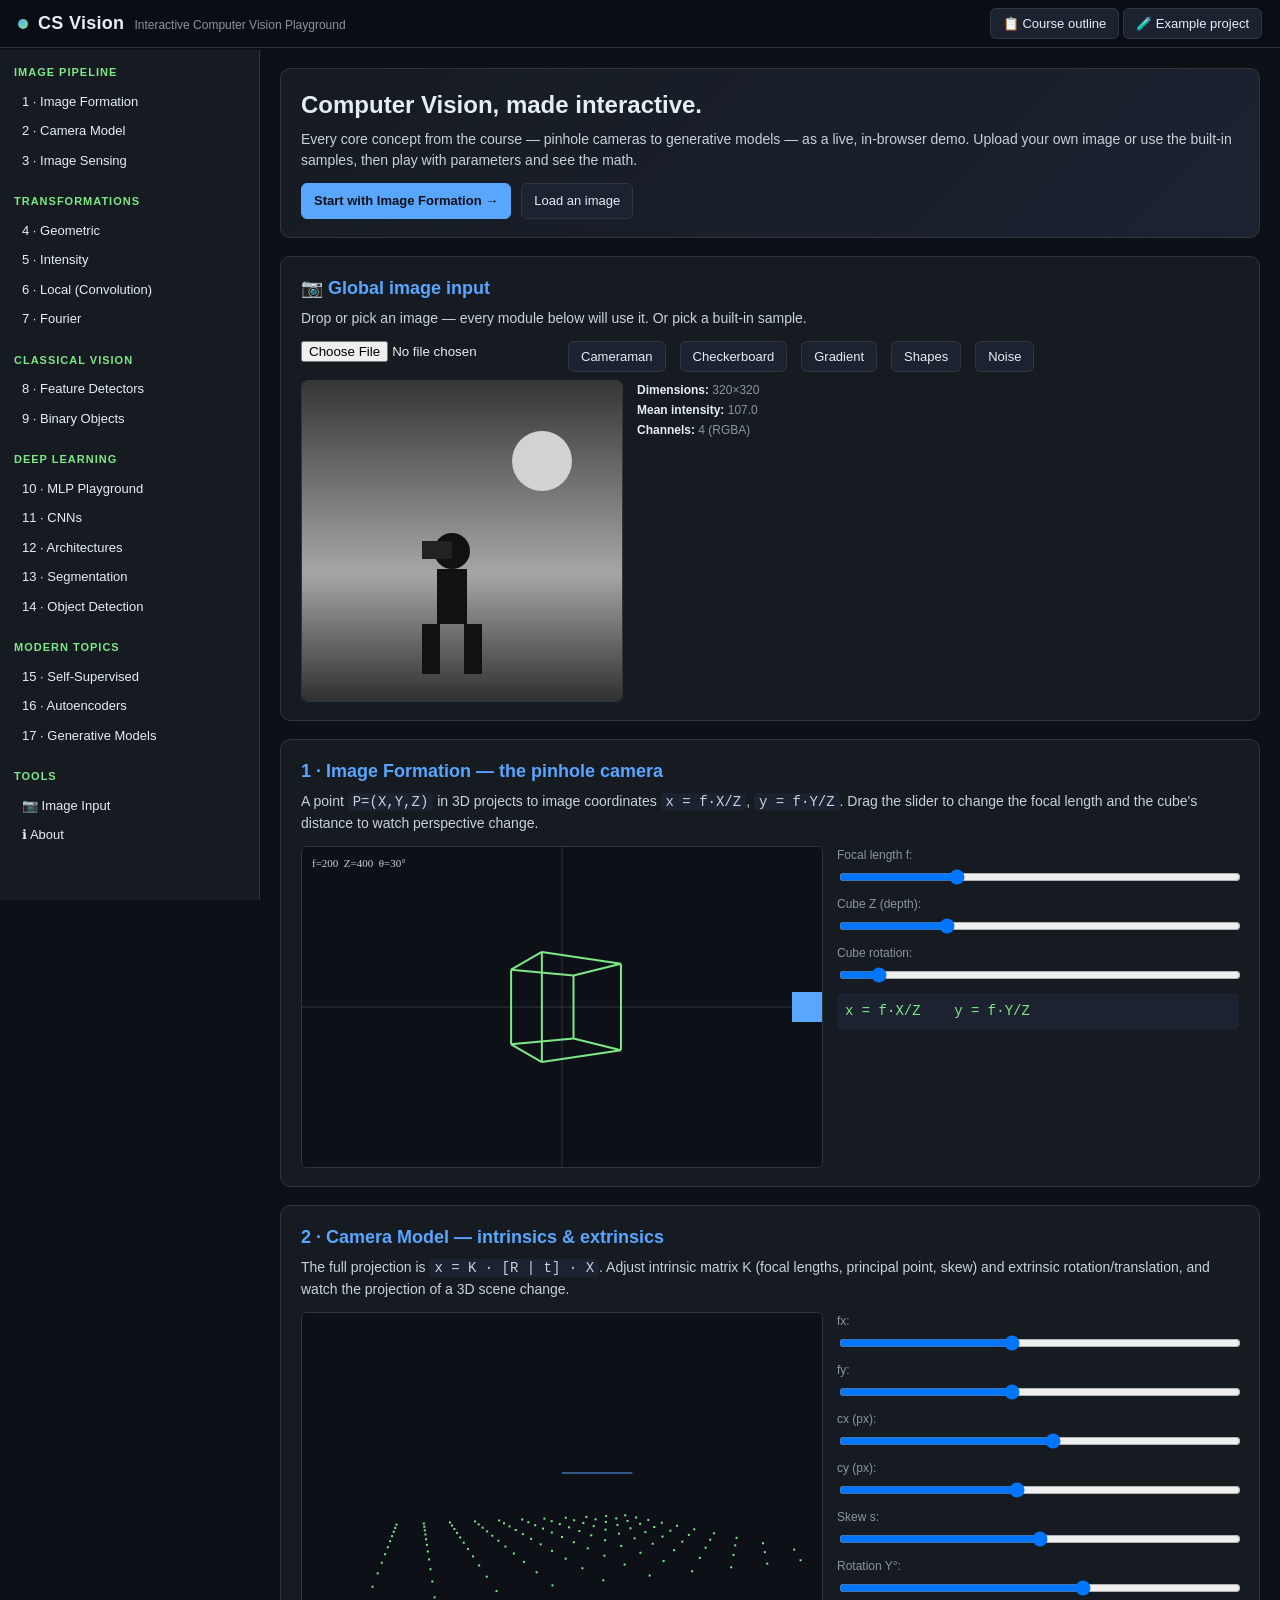
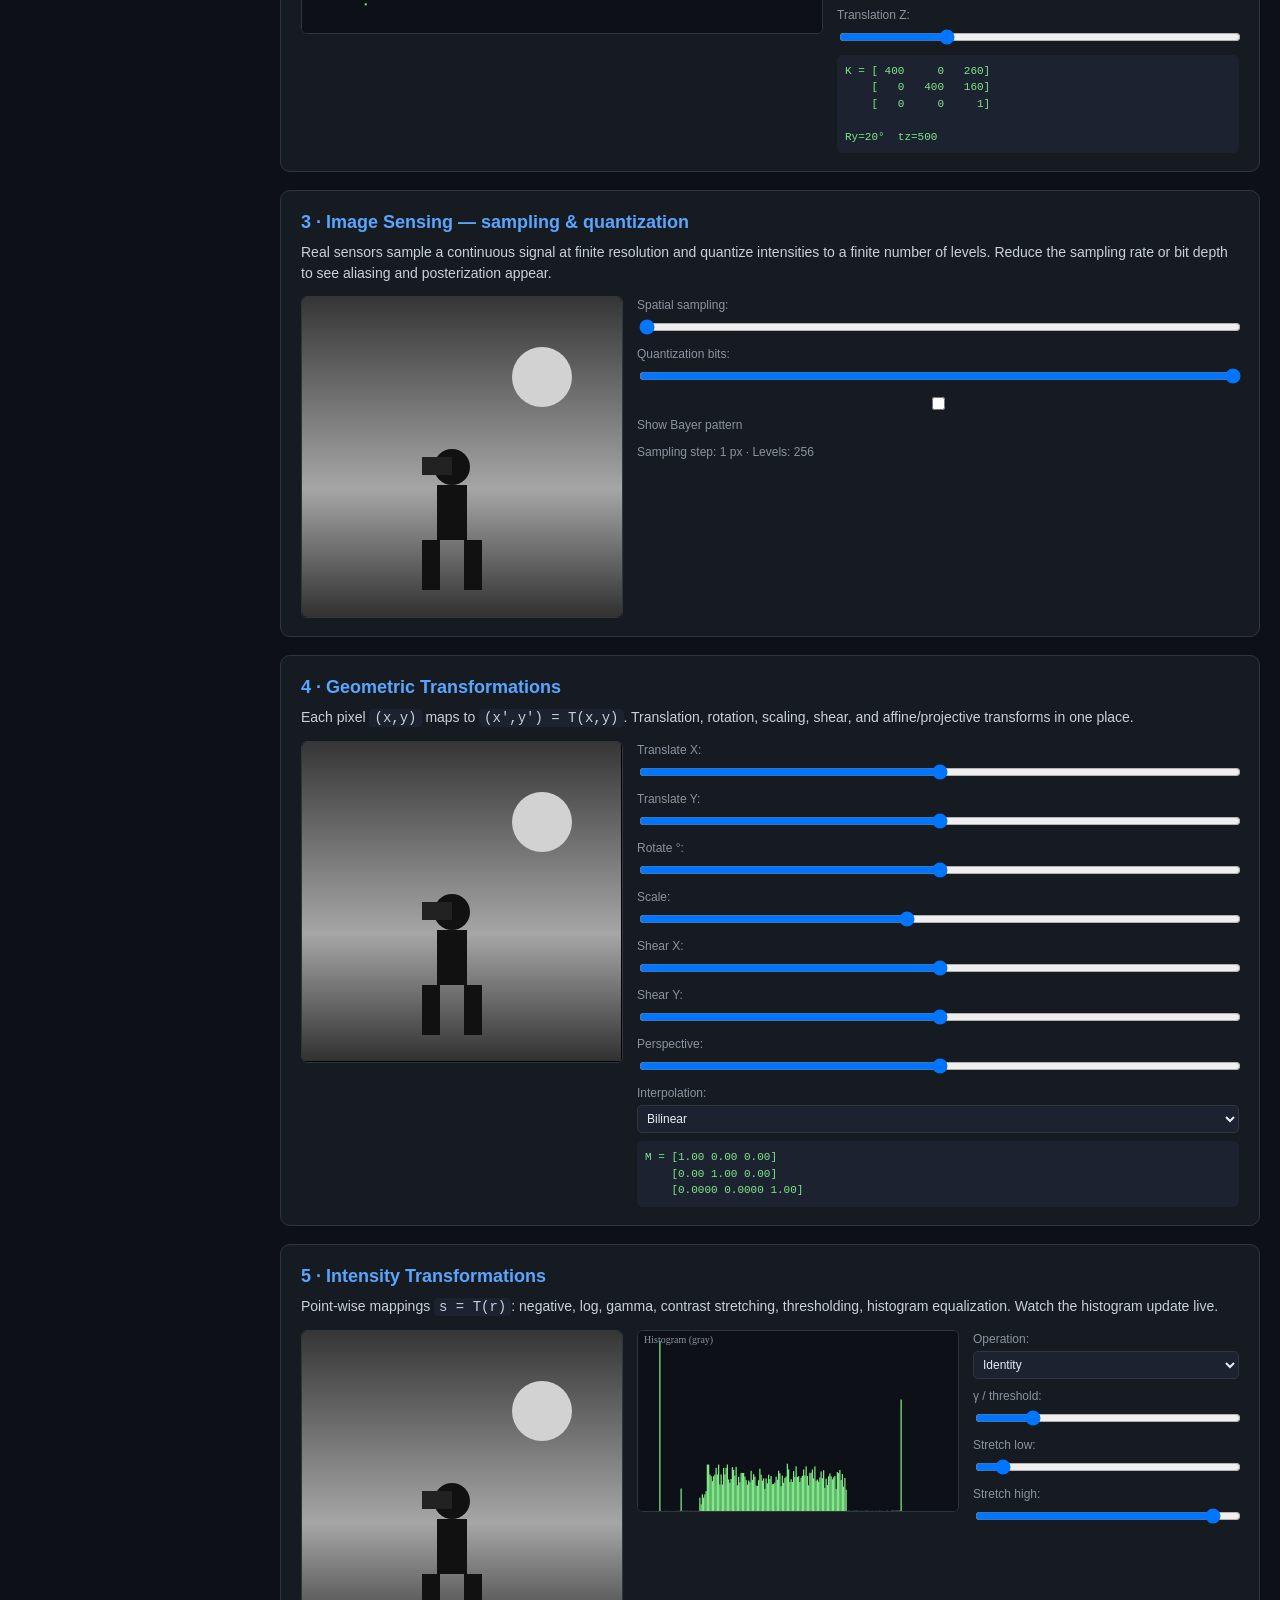
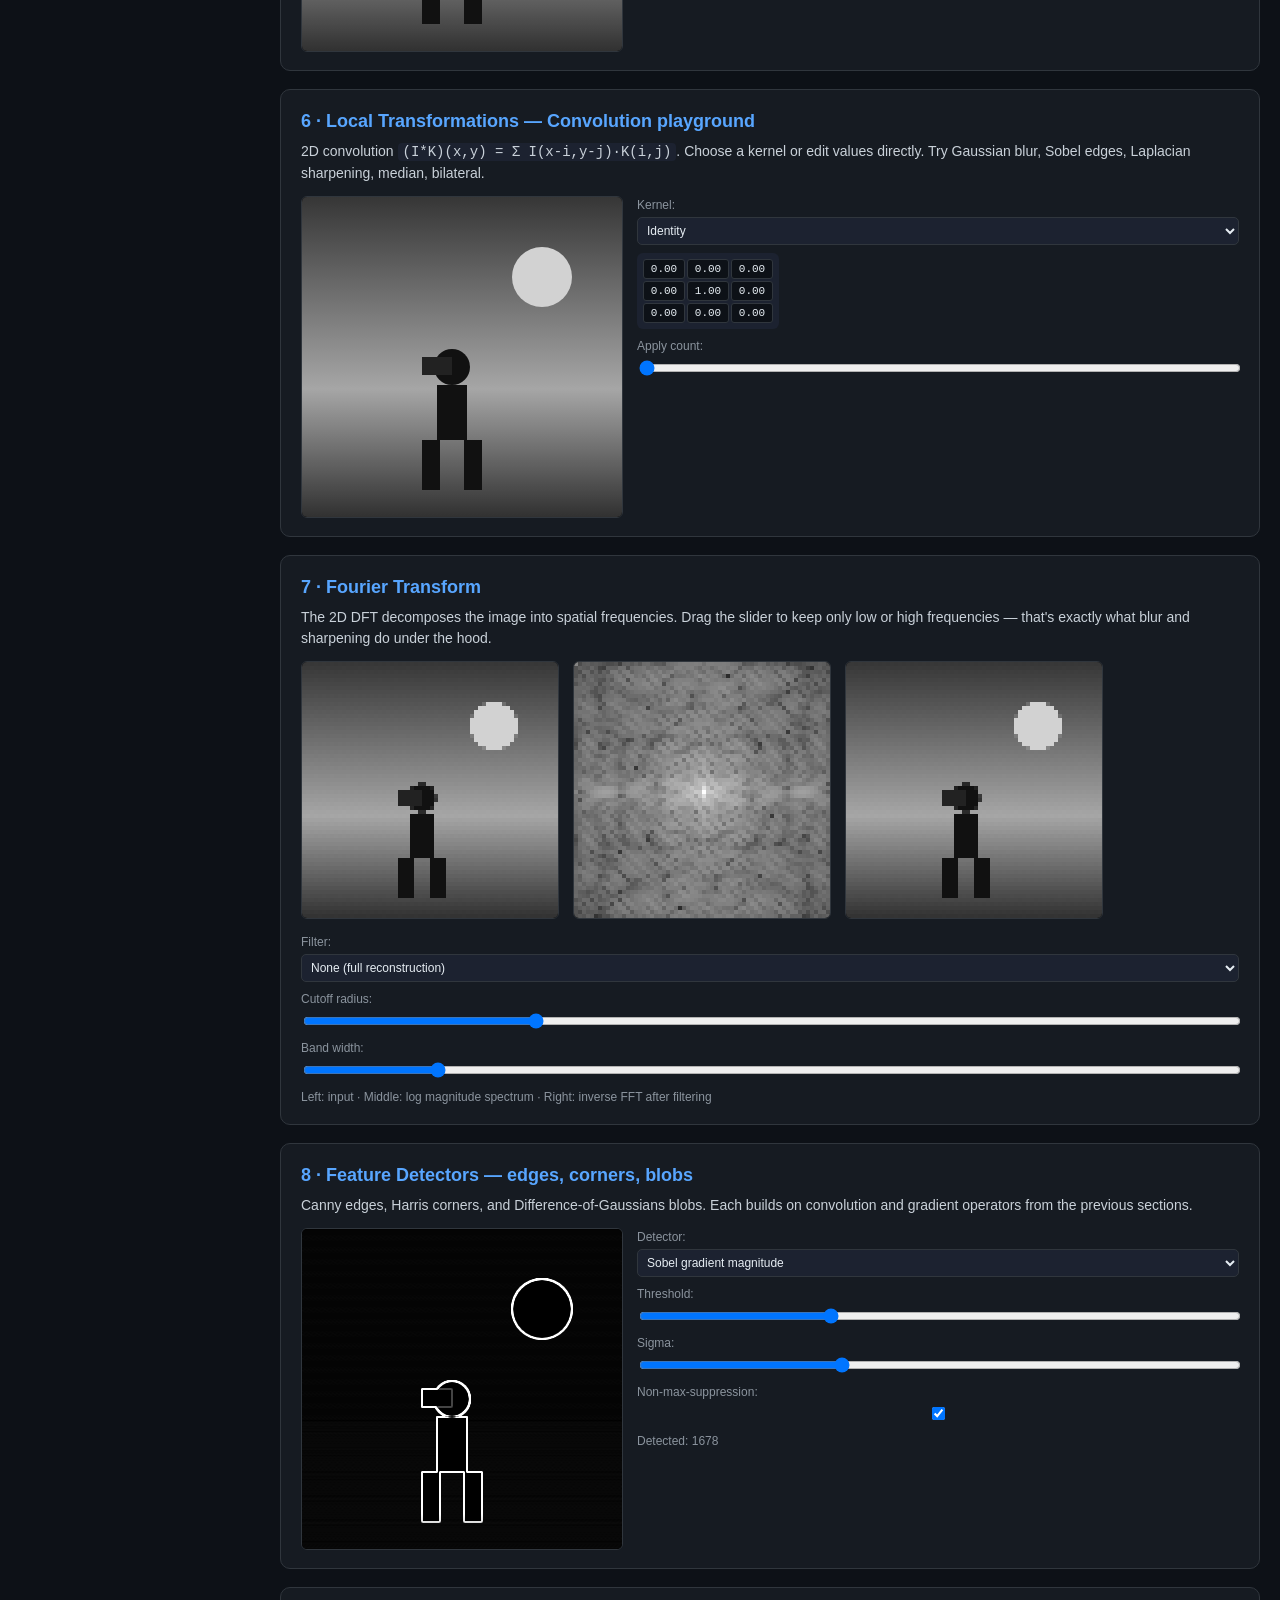
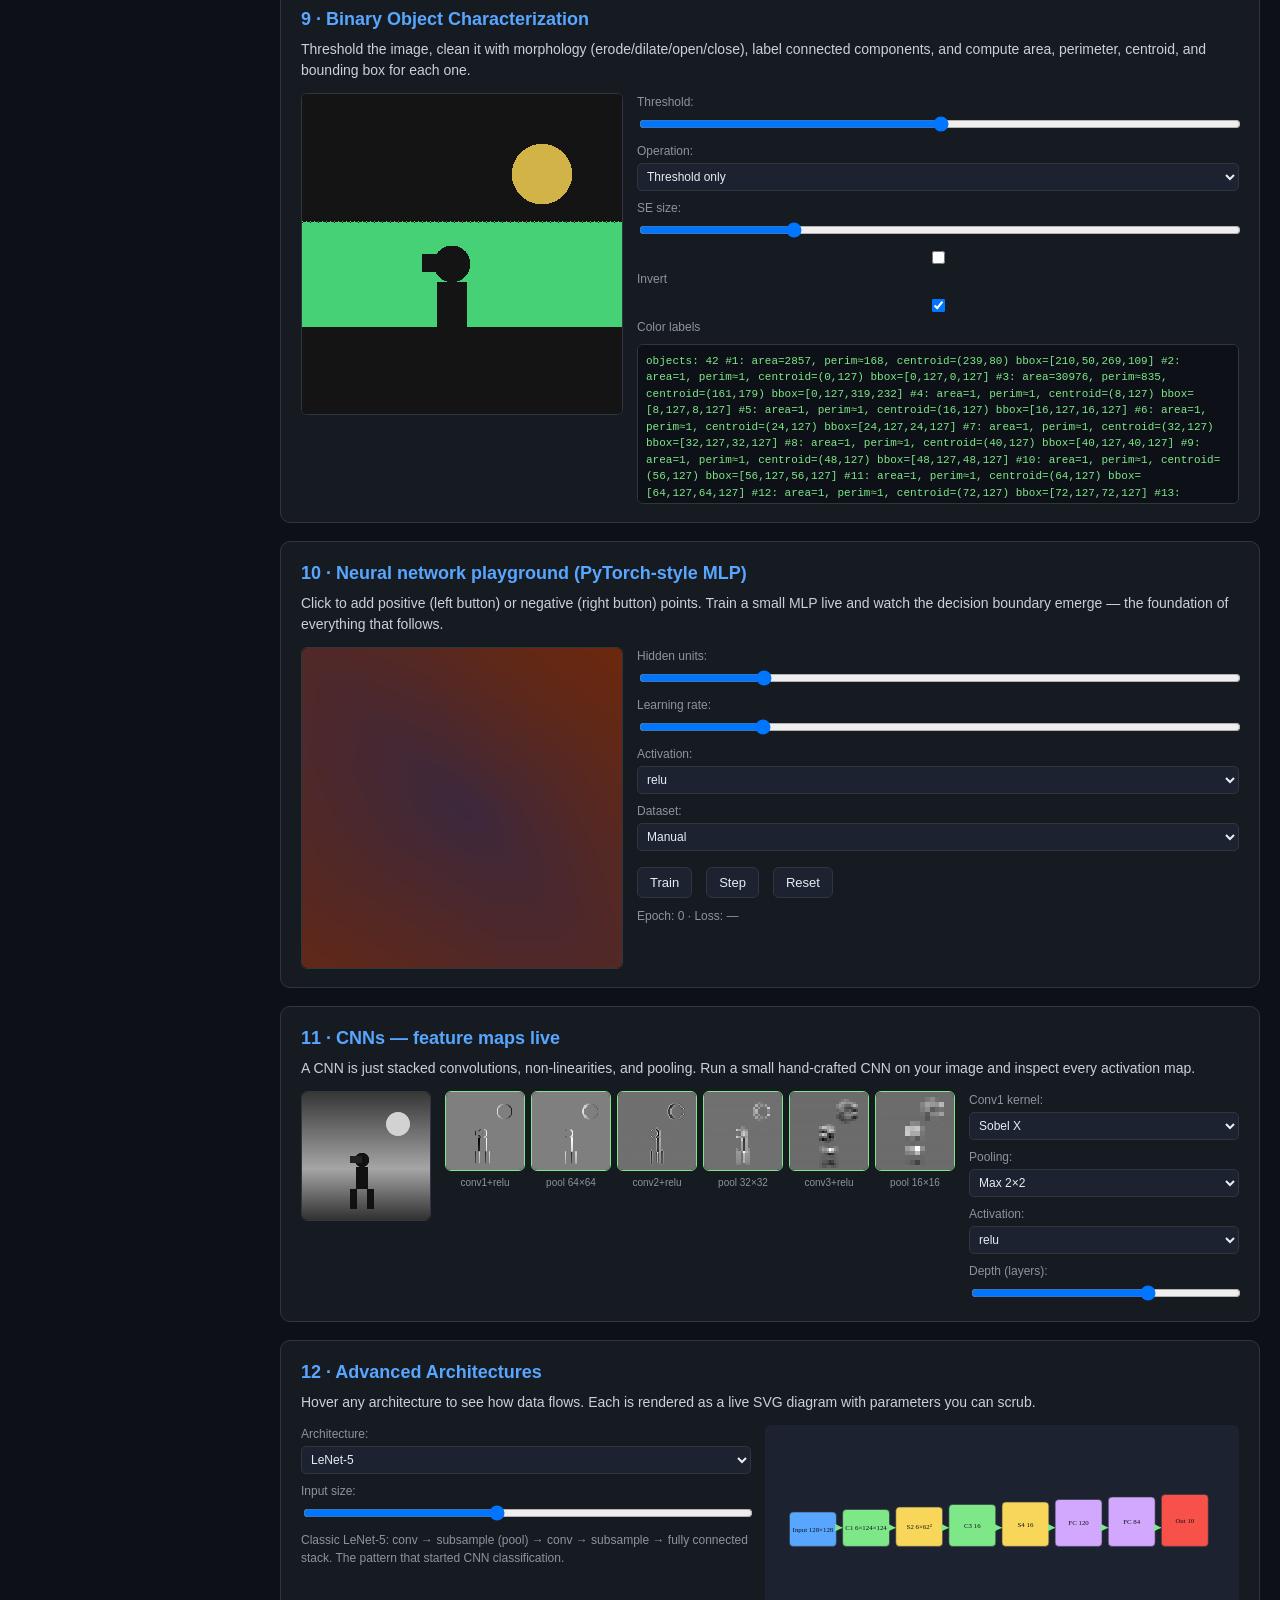
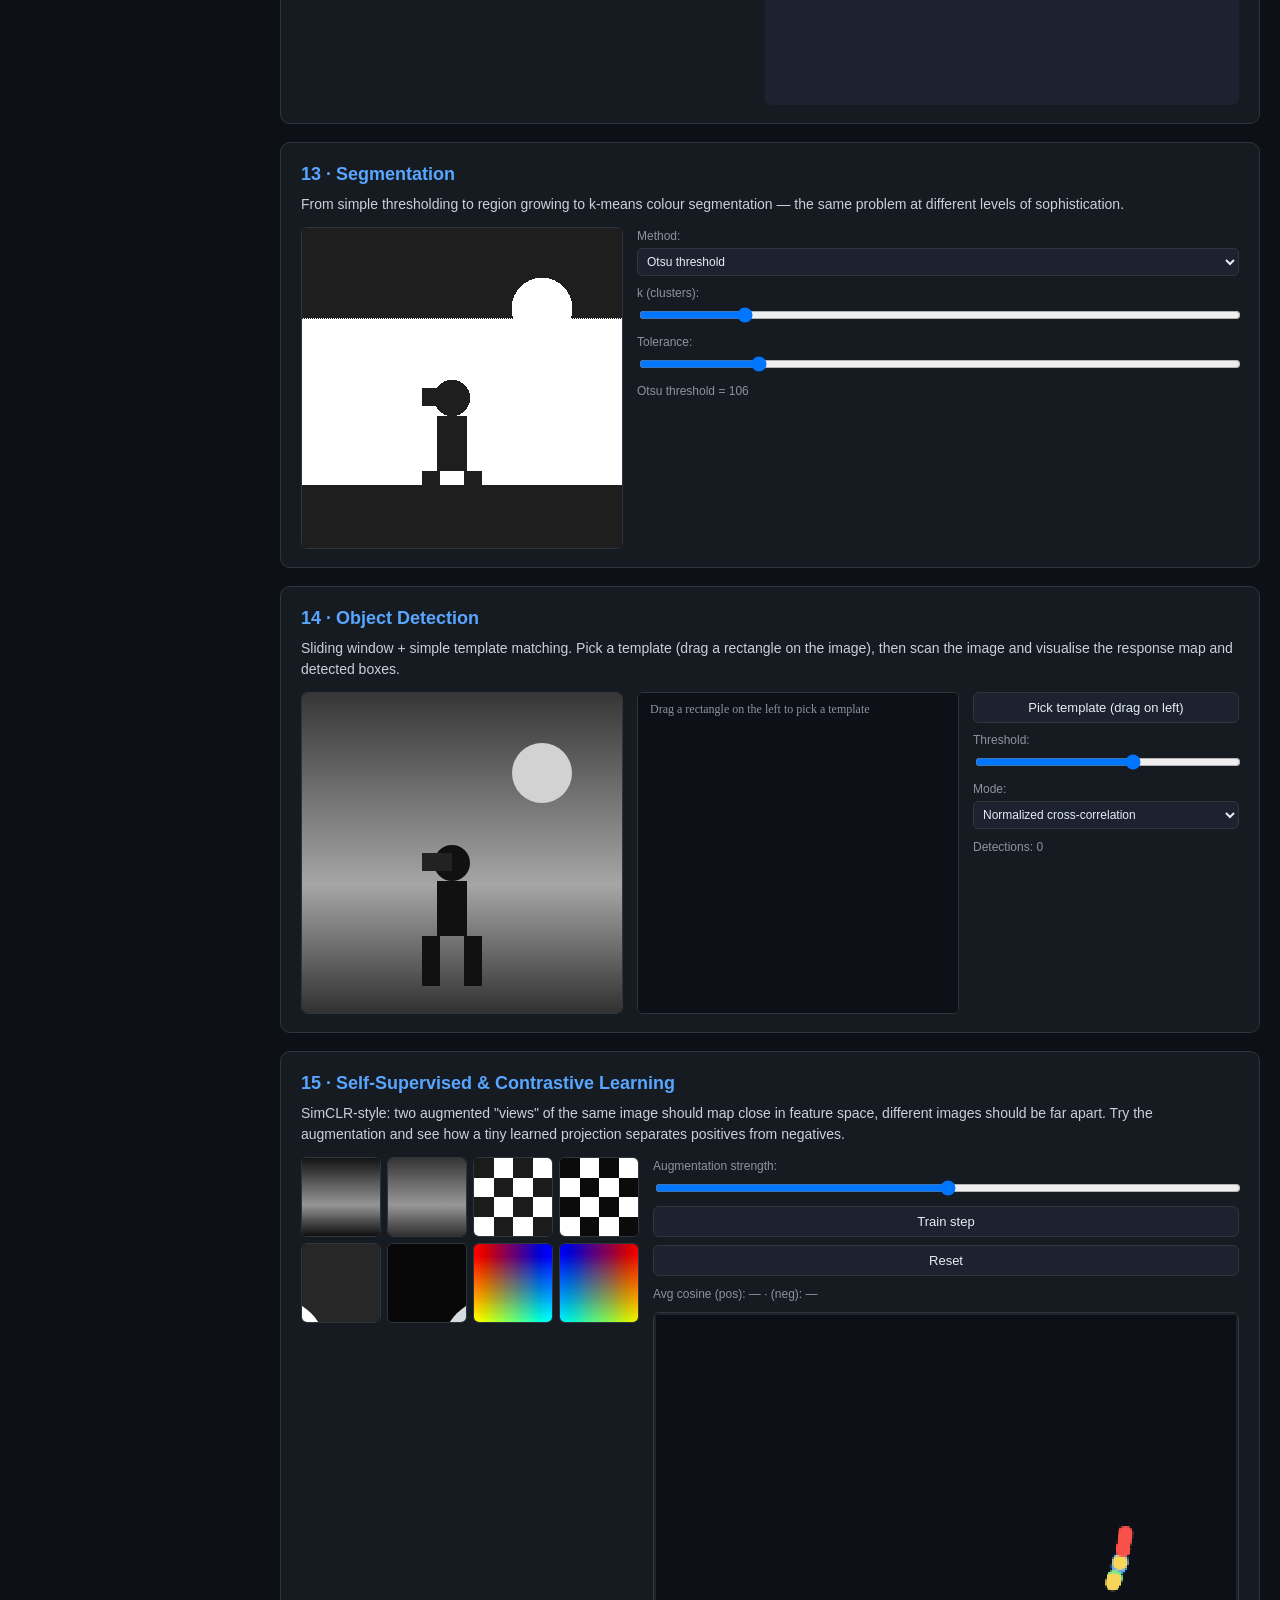
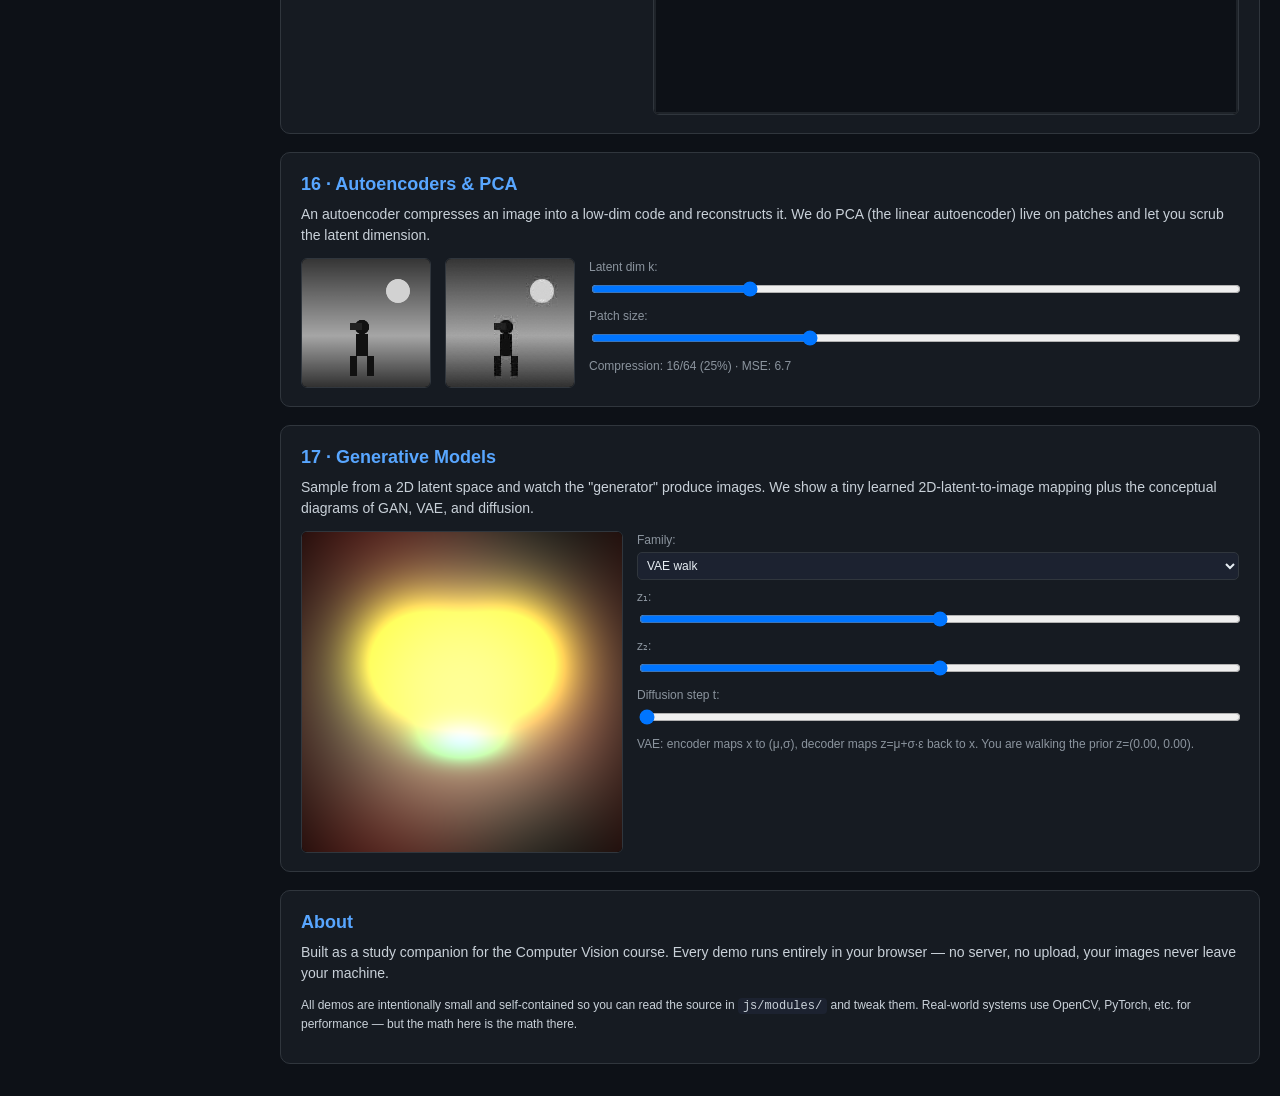
==== commit 0d3330bb: "Add worked-example project page" ====
--- a/index.html
+++ b/index.html
@@ -15,6 +15,7 @@
   </div>
   <nav class="primary">
     <a class="btn" href="course.html">📋 Course outline</a>
+    <a class="btn" href="./project.html">🧪 Example project</a>
     <button id="nav-toggle" aria-label="Toggle navigation">☰</button>
   </nav>
 </header>
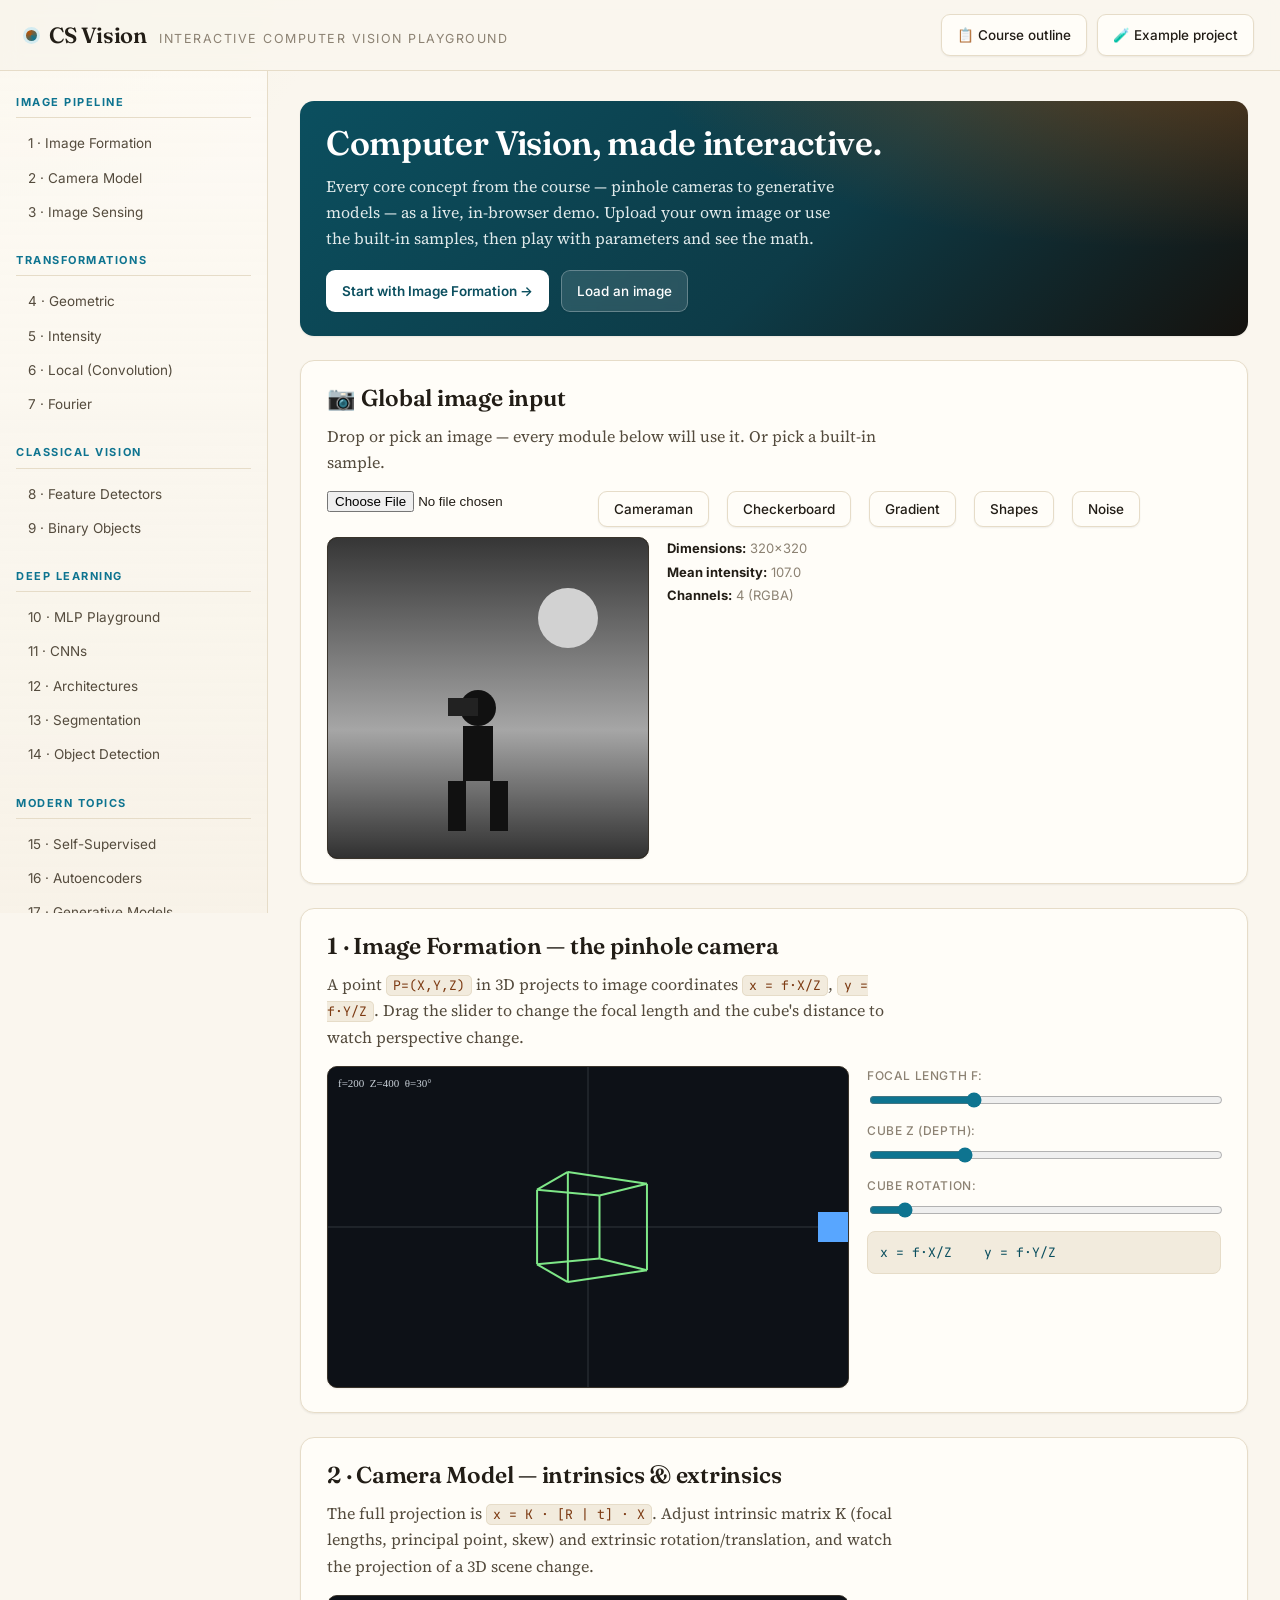
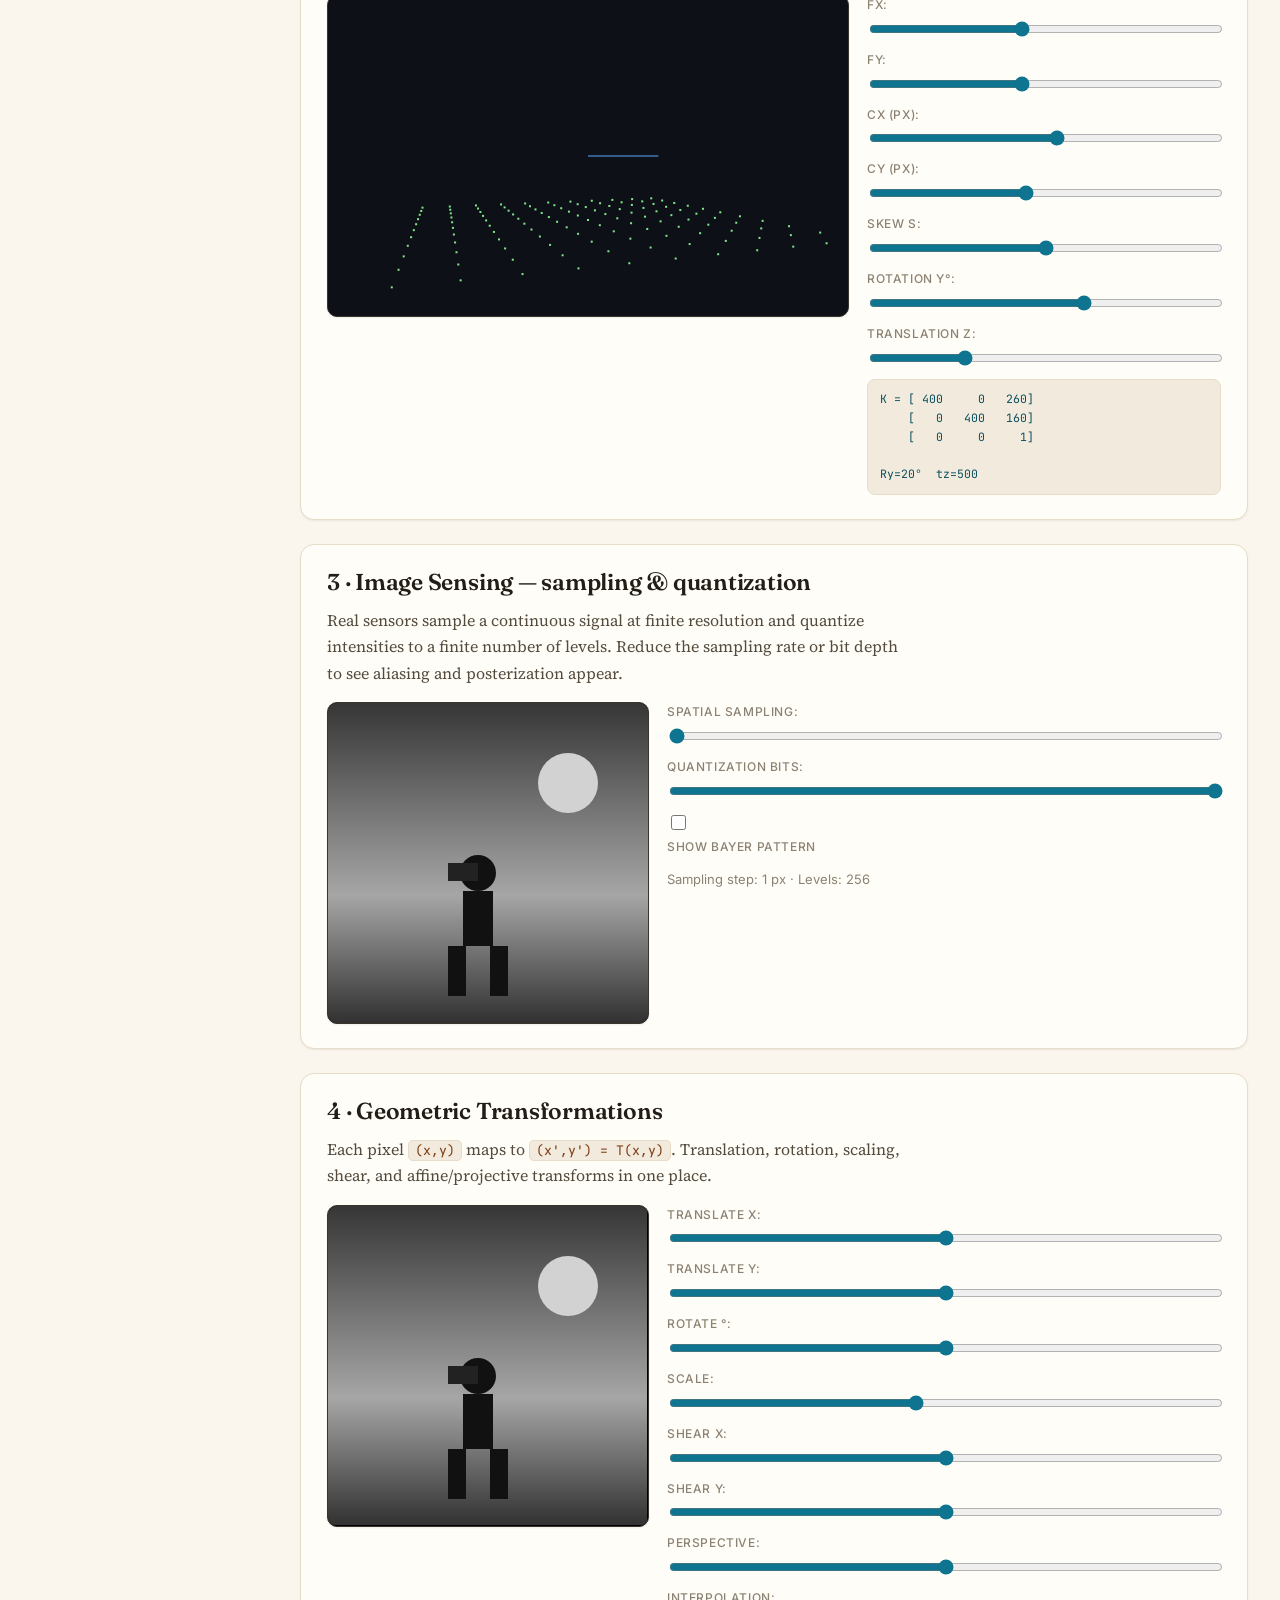
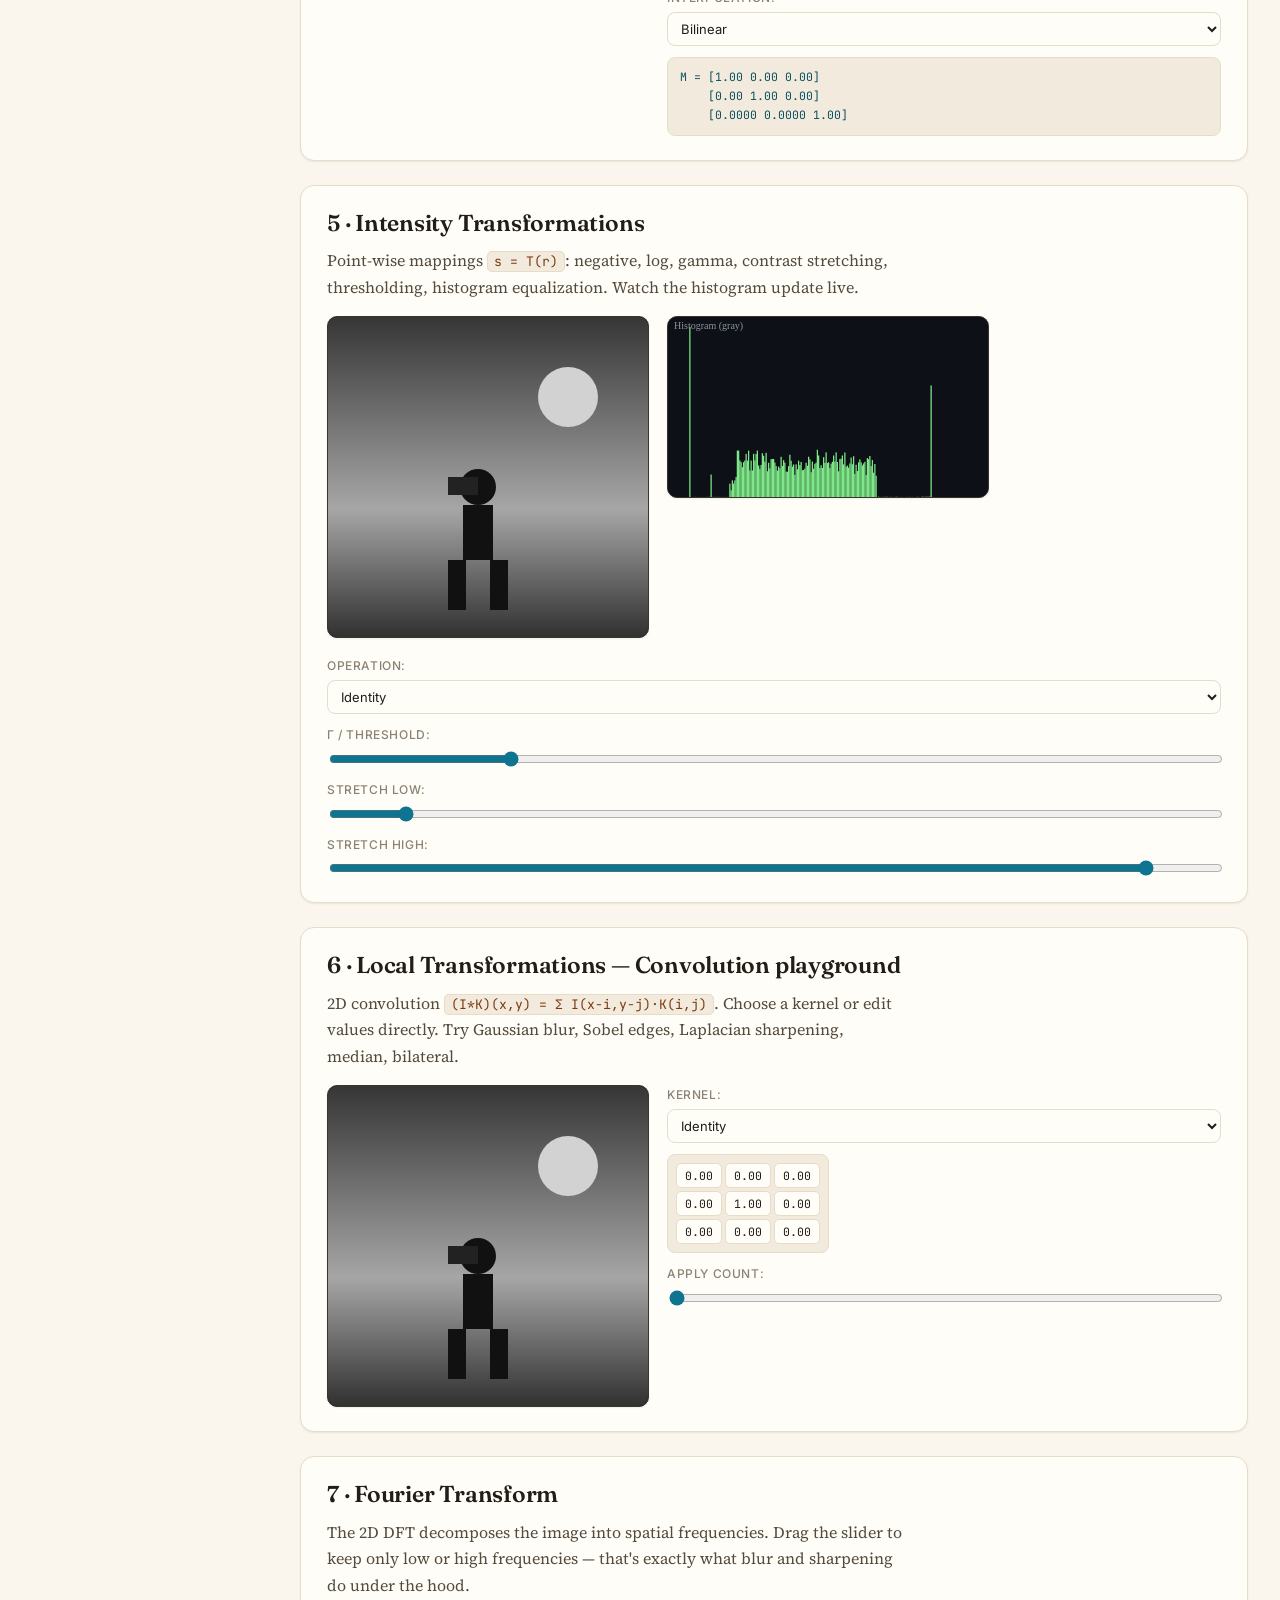
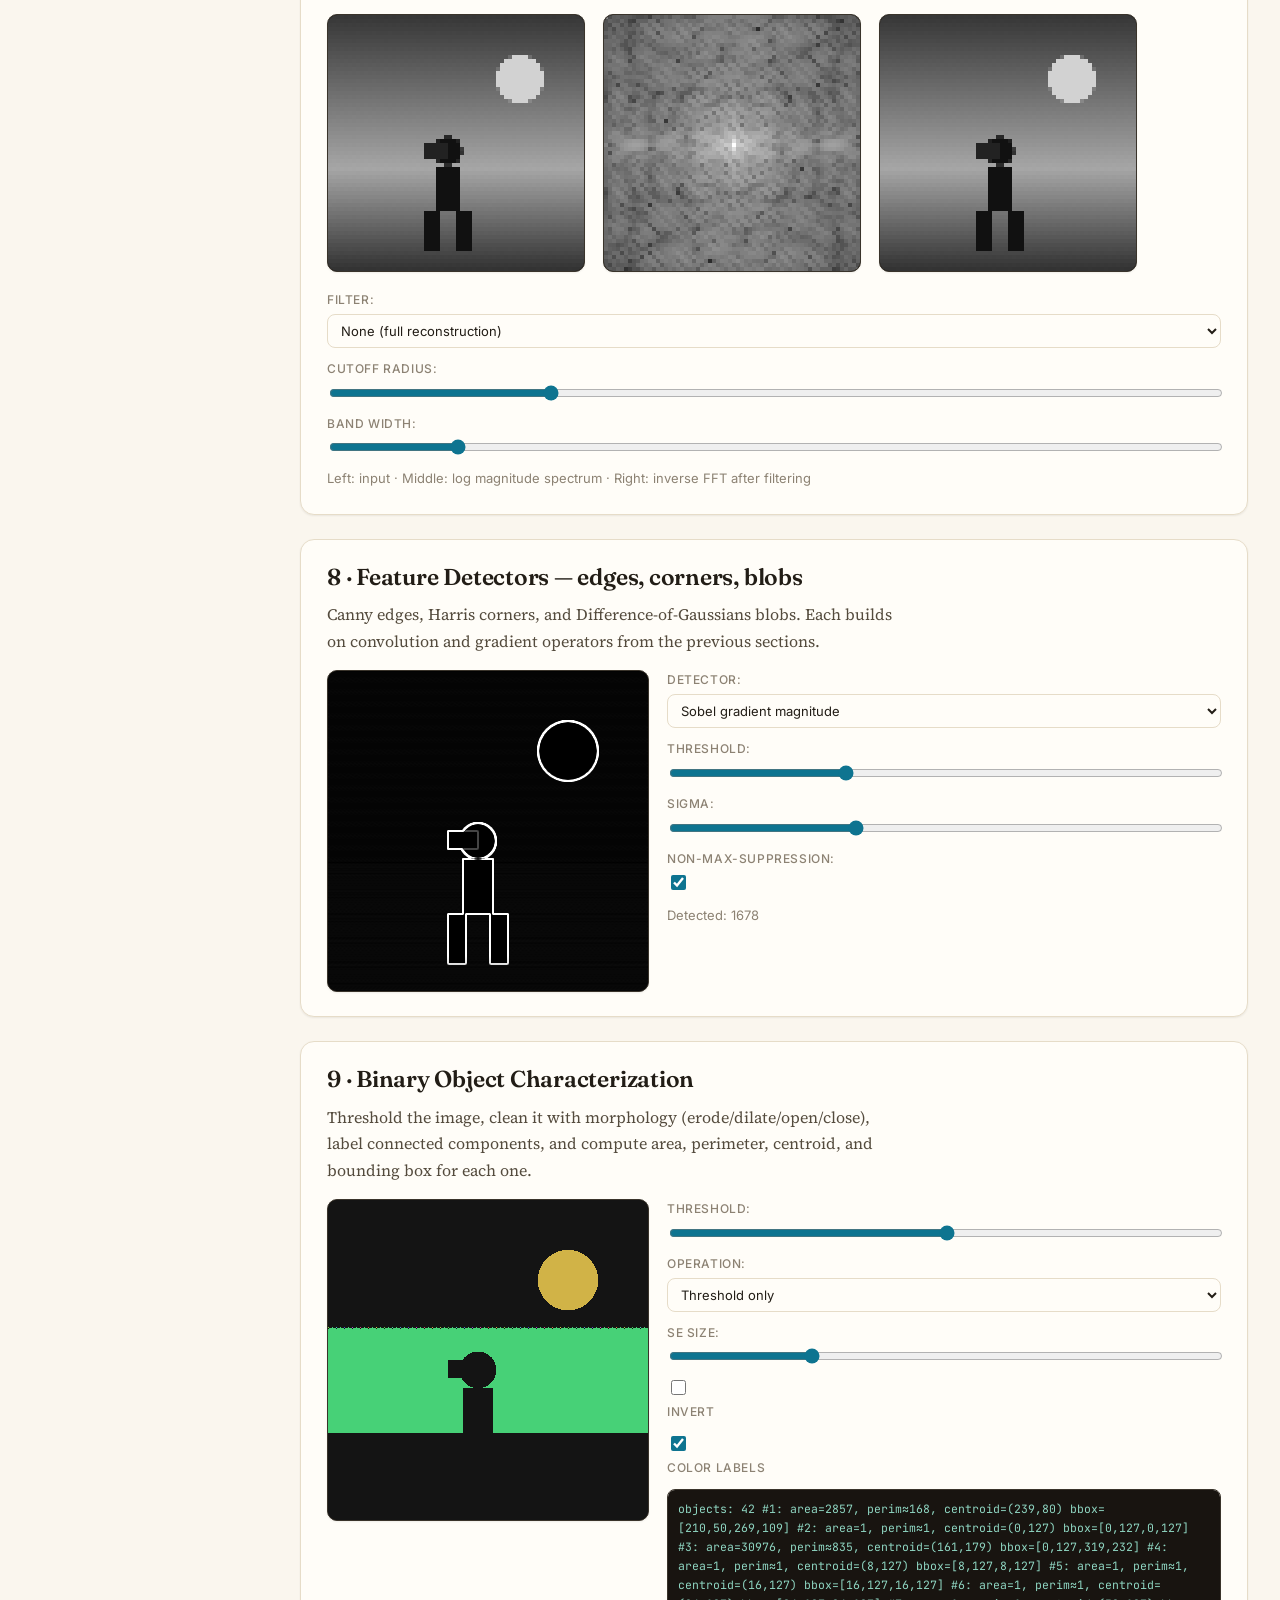
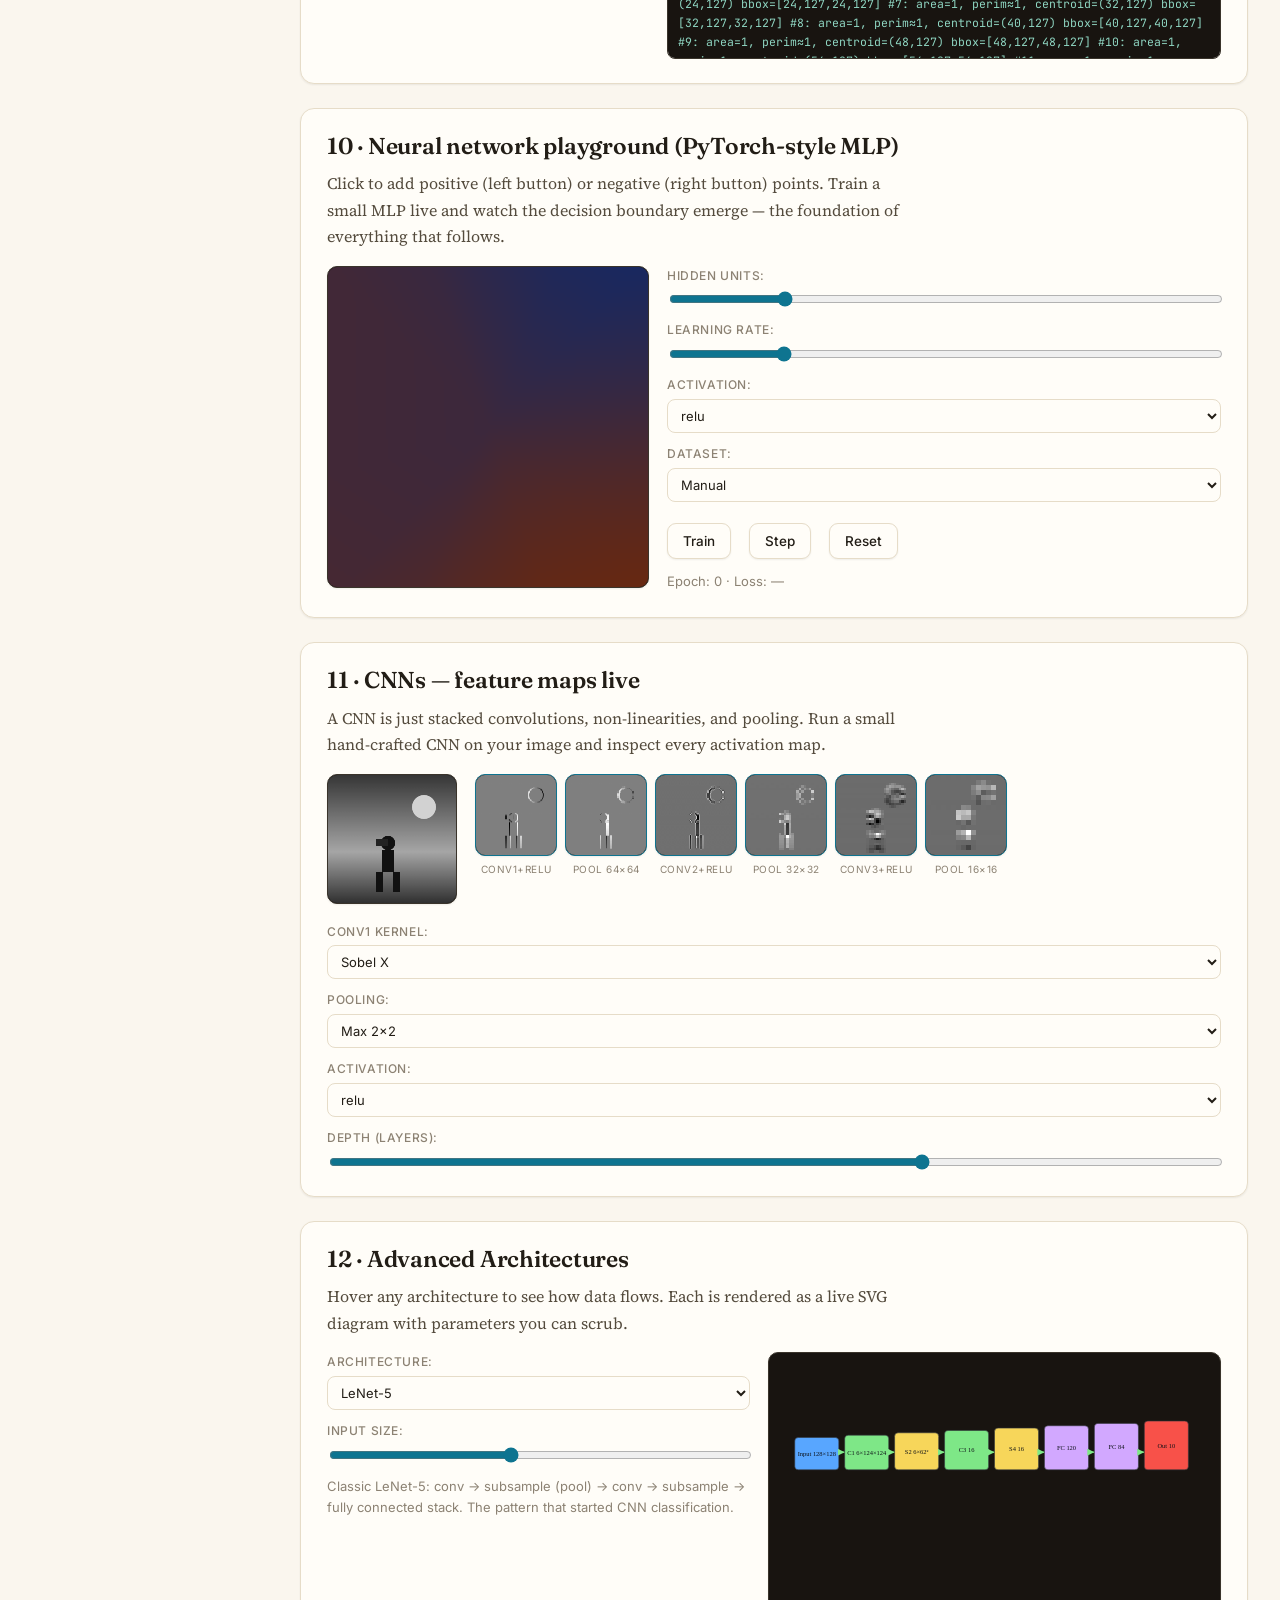
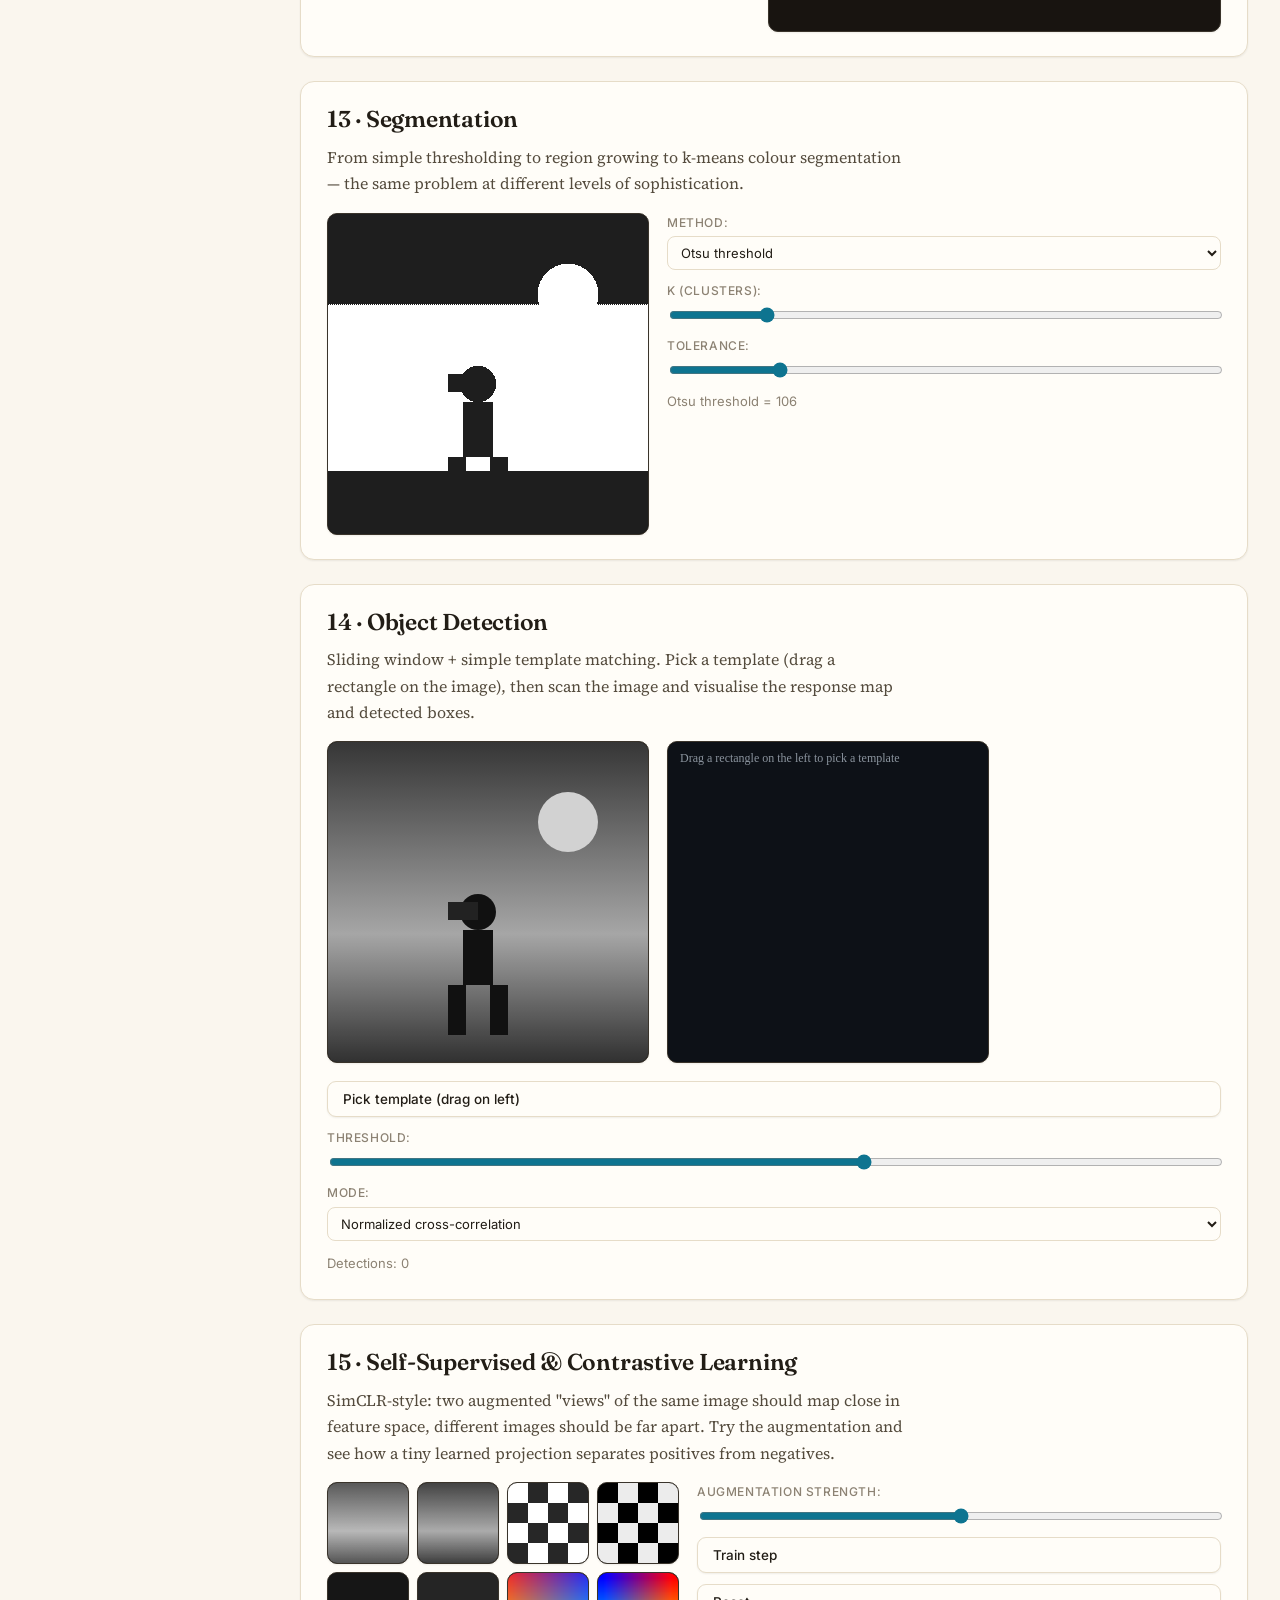
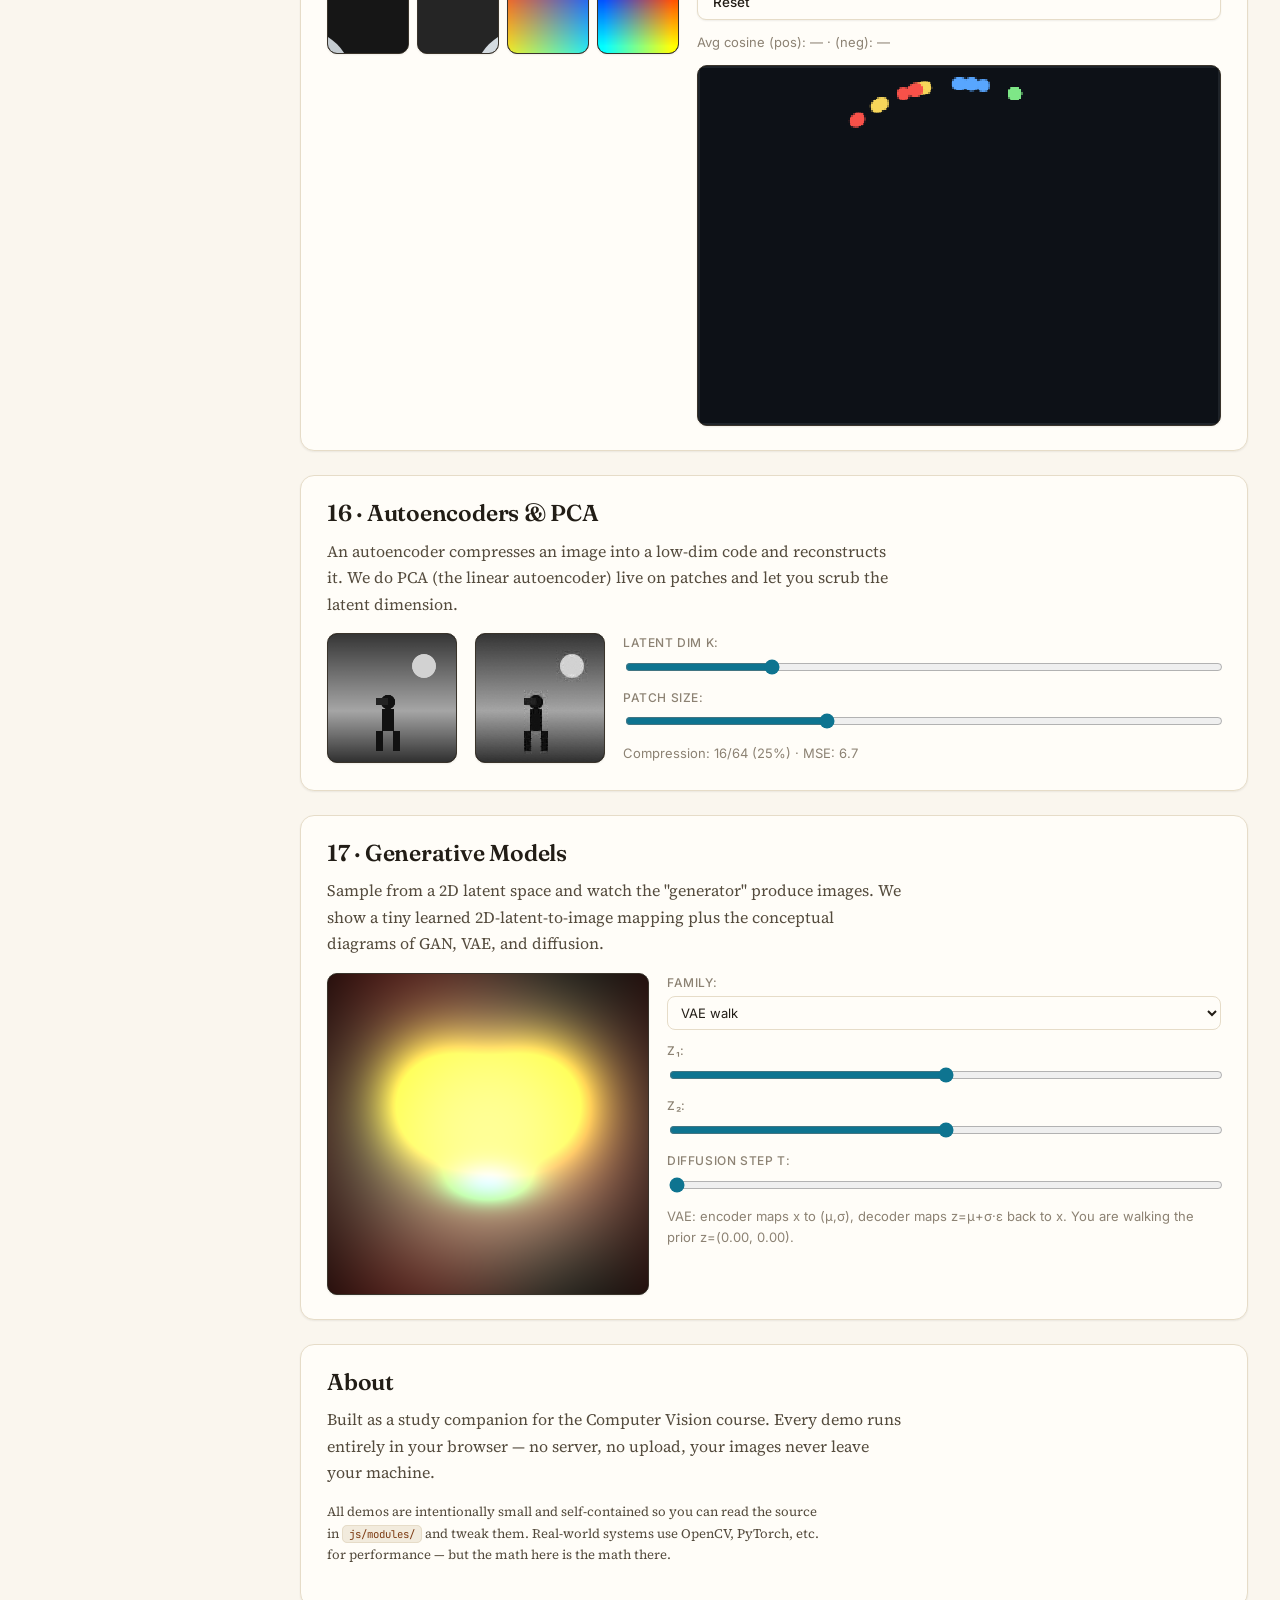
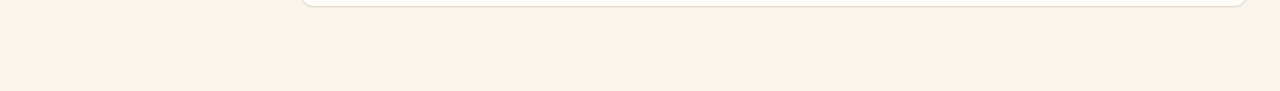
==== commit 054cc626: "Redesign with editorial/academic theme (color + depth) Replace the generic dark GitHub template with" ====
--- a/index.html
+++ b/index.html
@@ -4,6 +4,9 @@
 <meta charset="utf-8" />
 <meta name="viewport" content="width=device-width,initial-scale=1" />
 <title>CS Vision — Interactive Computer Vision</title>
+<link rel="preconnect" href="https://fonts.googleapis.com" />
+<link rel="preconnect" href="https://fonts.gstatic.com" crossorigin />
+<link rel="stylesheet" href="https://fonts.googleapis.com/css2?family=Fraunces:opsz,wght@9..144,400;9..144,500;9..144,600;9..144,700&family=Source+Serif+4:opsz,wght@8..60,400;8..60,500;8..60,600&family=Inter:wght@400;500;600;700&family=JetBrains+Mono:wght@400;500&display=swap" />
 <link rel="stylesheet" href="css/styles.css" />
 </head>
 <body>
--- a/css/styles.css
+++ b/css/styles.css
@@ -1,88 +1,214 @@
+/* ============================================================
+   CS Vision — Editorial / Academic design system
+   A warm-paper, serif-display, scholarly theme. The single
+   source of truth for the playground (index.html); course.html
+   and project.html reuse these variables + idioms.
+
+   To re-skin for another course, change --accent / --accent-deep
+   / --gold below — everything else follows.
+   ============================================================ */
+
 :root{
-  --bg:#0d1117;--panel:#161b22;--panel2:#1c2230;--text:#e6edf3;--muted:#8b949e;
-  --accent:#58a6ff;--accent2:#7ee787;--border:#30363d;--danger:#f85149;
+  /* ---- paper & ink ---- */
+  --paper:#faf6ee;        /* page background (warm cream)      */
+  --paper-tint:#f3ecdd;   /* faint section wash                */
+  --panel:#fffdf8;        /* cards / raised surfaces           */
+  --panel2:#f2ebdd;       /* chips, inputs, inset blocks       */
+  --ink:#221d16;          /* primary text (warm near-black)    */
+  --text:#221d16;         /* alias used by inline styles       */
+  --ink-soft:#544b3d;     /* secondary prose                   */
+  --muted:#8c8273;        /* captions, meta                    */
+  --rule:#e6dcc8;         /* hairline borders                  */
+  --border:#e6dcc8;       /* alias                             */
+
+  /* ---- accents (re-skin here) ---- */
+  --accent:#0e7490;       /* primary: links, focus, headings   */
+  --accent-deep:#0b4f5f;  /* darker variant                    */
+  --accent-soft:#d4ebf0;  /* tinted accent background          */
+  --accent2:#b45309;      /* secondary: amber/ochre highlight  */
+  --gold:#b45309;
+  --danger:#b3261e;
+
+  /* ---- figure "plates" (dark framed canvases) ---- */
+  --plate:#181410;
+  --plate-rule:#3a342b;
+
+  /* ---- module colour-coding (7 thematic modules) ---- */
+  --m1:#0e7490; --m2:#7c3aed; --m3:#b45309; --m4:#be185d;
+  --m5:#047857; --m6:#1d4ed8; --m7:#9a3412;
+
+  /* ---- elevation ---- */
+  --shadow-sm:0 1px 2px rgba(34,29,22,.07);
+  --shadow:0 2px 4px rgba(34,29,22,.05), 0 14px 30px -18px rgba(34,29,22,.30);
+  --shadow-lg:0 8px 18px -6px rgba(34,29,22,.18), 0 30px 60px -30px rgba(34,29,22,.40);
+
+  /* ---- type ---- */
+  --font-display:'Fraunces',Georgia,'Times New Roman',serif;
+  --font-serif:'Source Serif 4',Georgia,serif;
+  --font-sans:'Inter',-apple-system,BlinkMacSystemFont,'Segoe UI',Roboto,sans-serif;
+  --font-mono:'JetBrains Mono',ui-monospace,Consolas,Menlo,monospace;
 }
+
 *{box-sizing:border-box}
-html,body{margin:0;padding:0;background:var(--bg);color:var(--text);
-  font:14px/1.5 -apple-system,BlinkMacSystemFont,"Segoe UI",Roboto,sans-serif}
-a{color:var(--accent);text-decoration:none}
-a:hover{text-decoration:underline}
-code{background:var(--panel2);padding:1px 5px;border-radius:4px;font-family:Consolas,monospace}
+html{scroll-behavior:smooth}
+html,body{margin:0;padding:0}
+body{
+  background:
+    radial-gradient(1200px 600px at 100% -10%, #fff8ea 0%, rgba(255,248,234,0) 55%),
+    radial-gradient(900px 500px at -10% 0%, #f6efe0 0%, rgba(246,239,224,0) 50%),
+    var(--paper);
+  color:var(--ink);
+  font:400 16px/1.65 var(--font-serif);
+  -webkit-font-smoothing:antialiased;
+  text-rendering:optimizeLegibility;
+}
+a{color:var(--accent);text-decoration:none;transition:color .15s}
+a:hover{color:var(--accent-deep);text-decoration:underline;text-underline-offset:2px}
+code{background:var(--panel2);padding:1px 6px;border-radius:5px;
+  font-family:var(--font-mono);font-size:.85em;color:#7c3a12;border:1px solid var(--rule)}
 .muted{color:var(--muted)}
-.small{font-size:12px}
-
+.small{font-size:13px}
+::selection{background:var(--accent-soft);color:var(--accent-deep)}
+
+/* ---------------- top bar ---------------- */
 .topbar{display:flex;align-items:center;justify-content:space-between;
-  padding:10px 18px;border-bottom:1px solid var(--border);background:#0a0e14;
-  position:sticky;top:0;z-index:20}
-.brand{display:flex;gap:10px;align-items:baseline}
-.brand h1{margin:0;font-size:18px;letter-spacing:.3px}
-.brand .sub{color:var(--muted);font-size:12px}
-.brand .dot{width:10px;height:10px;border-radius:50%;background:linear-gradient(135deg,#58a6ff,#7ee787);align-self:center}
-#nav-toggle{display:none;background:transparent;color:var(--text);border:1px solid var(--border);padding:6px 10px;border-radius:6px;cursor:pointer}
-
-.layout{display:grid;grid-template-columns:260px 1fr;min-height:calc(100vh - 50px)}
-.sidebar{border-right:1px solid var(--border);padding:14px;
-  background:var(--panel);position:sticky;top:50px;align-self:start;
-  height:calc(100vh - 50px);overflow-y:auto}
-.side-section{margin-bottom:18px}
-.side-section h3{margin:0 0 6px;color:var(--accent2);font-size:11px;text-transform:uppercase;letter-spacing:1px}
+  padding:14px 26px;border-bottom:1px solid var(--rule);
+  background:rgba(250,246,238,.85);backdrop-filter:blur(10px);
+  position:sticky;top:0;z-index:30}
+.brand{display:flex;gap:12px;align-items:baseline}
+.brand h1{margin:0;font-family:var(--font-display);font-weight:600;
+  font-size:22px;letter-spacing:-.01em;color:var(--ink)}
+.brand .sub{color:var(--muted);font-size:12.5px;font-family:var(--font-sans);
+  text-transform:uppercase;letter-spacing:.12em}
+.brand .dot{width:11px;height:11px;border-radius:50%;align-self:center;
+  background:conic-gradient(from 140deg,var(--accent),var(--gold),var(--accent));
+  box-shadow:0 0 0 3px var(--accent-soft)}
+.primary{display:flex;gap:10px;align-items:center}
+#nav-toggle{display:none;background:transparent;color:var(--ink);
+  border:1px solid var(--rule);padding:7px 11px;border-radius:8px;cursor:pointer;
+  font-size:16px}
+
+/* ---------------- layout ---------------- */
+.layout{display:grid;grid-template-columns:268px 1fr;
+  min-height:calc(100vh - 58px)}
+.sidebar{border-right:1px solid var(--rule);padding:22px 16px;
+  background:linear-gradient(180deg,rgba(255,253,248,.6),rgba(243,236,221,.35));
+  position:sticky;top:58px;align-self:start;
+  height:calc(100vh - 58px);overflow-y:auto;font-family:var(--font-sans)}
+.side-section{margin-bottom:22px}
+.side-section h3{margin:0 0 8px;color:var(--accent);font-size:11px;
+  font-weight:700;text-transform:uppercase;letter-spacing:.14em;
+  padding-bottom:6px;border-bottom:1px solid var(--rule)}
 .side-section ul{margin:0;padding:0;list-style:none}
-.side-section li a{display:block;padding:5px 8px;border-radius:5px;color:var(--text);font-size:13px}
-.side-section li a:hover{background:var(--panel2);text-decoration:none}
-
-.content{padding:20px;max-width:1100px}
-.card{background:var(--panel);border:1px solid var(--border);
-  border-radius:10px;padding:18px 20px;margin-bottom:18px;scroll-margin-top:60px}
-.card h2{margin:0 0 6px;font-size:18px;color:var(--accent)}
-.card p{margin:6px 0 12px;color:#c9d1d9}
-
-.hero{background:linear-gradient(135deg,#161b22,#1c2230);border:1px solid #30363d}
-.hero h2{font-size:24px;color:var(--text)}
-.hero-actions{display:flex;gap:10px;margin-top:10px}
-
-.btn{background:var(--panel2);color:var(--text);border:1px solid var(--border);
-  padding:7px 12px;border-radius:6px;cursor:pointer;font-size:13px}
-.btn:hover{border-color:var(--accent);color:var(--accent)}
-.btn.primary{background:var(--accent);color:#0d1117;border-color:var(--accent);font-weight:600}
-.btn.primary:hover{filter:brightness(1.1);color:#0d1117}
-
-.row{display:flex;flex-wrap:wrap;gap:14px;align-items:flex-start;margin-top:8px}
-.controls{display:flex;flex-direction:column;gap:8px;min-width:240px;flex:1}
-.controls label{display:flex;flex-direction:column;gap:3px;font-size:12px;color:var(--muted)}
-.controls input[type=range]{width:100%}
-.controls select,.controls input[type=file]{background:var(--panel2);color:var(--text);border:1px solid var(--border);padding:5px;border-radius:5px;font-size:12px}
-
-canvas{background:#000;border:1px solid var(--border);border-radius:6px;
-  display:block;image-rendering:pixelated;cursor:crosshair;max-width:100%}
-
-.meta{font-size:12px;color:var(--muted);line-height:1.7}
-.meta b{color:var(--text)}
-.formula{font-family:Consolas,monospace;background:var(--panel2);padding:8px;border-radius:6px;color:var(--accent2)}
-.matrix{font-family:Consolas,monospace;background:var(--panel2);padding:8px;border-radius:6px;
-  font-size:11px;white-space:pre;color:var(--accent2)}
-
-.kernel{display:grid;gap:2px;background:var(--panel2);padding:6px;border-radius:6px;width:fit-content}
-.kernel input{width:42px;text-align:center;background:#0d1117;color:var(--text);
-  border:1px solid var(--border);border-radius:3px;padding:3px;font-family:Consolas,monospace;font-size:11px}
-
-.stats{font-family:Consolas,monospace;font-size:11px;background:#0d1117;
-  border:1px solid var(--border);border-radius:6px;padding:8px;max-height:160px;
-  overflow-y:auto;color:var(--accent2)}
-
-.cnn-stack{display:flex;flex-wrap:wrap;gap:6px;max-width:520px}
-.cnn-stack canvas{width:80px;height:80px;border:1px solid var(--accent2)}
-.cnn-stack .layer{display:flex;flex-direction:column;align-items:center;gap:4px}
-.cnn-stack .layer span{font-size:10px;color:var(--muted)}
-
-.diagram{flex:1;background:var(--panel2);border-radius:6px;padding:12px;min-height:280px}
+.side-section li a{display:block;padding:6px 10px;border-radius:7px;
+  color:var(--ink-soft);font-size:13.5px;border-left:2px solid transparent;
+  transition:all .15s}
+.side-section li a:hover{background:var(--panel);color:var(--accent-deep);
+  border-left-color:var(--accent);text-decoration:none;transform:translateX(2px)}
+
+/* ---------------- content & cards ---------------- */
+.content{padding:30px 32px 60px;max-width:1140px;margin:0 auto;width:100%}
+.card{position:relative;background:var(--panel);border:1px solid var(--rule);
+  border-radius:14px;padding:24px 26px;margin-bottom:24px;
+  scroll-margin-top:78px;box-shadow:var(--shadow-sm);transition:box-shadow .2s,transform .2s}
+.card:hover{box-shadow:var(--shadow)}
+.card::before{content:"";position:absolute;left:0;top:22px;bottom:22px;width:3px;
+  border-radius:3px;background:linear-gradient(var(--accent),var(--gold));opacity:.0;
+  transition:opacity .2s}
+.card:hover::before{opacity:.9}
+.card h2{margin:0 0 10px;font-family:var(--font-display);font-weight:600;
+  font-size:23px;letter-spacing:-.01em;color:var(--ink);line-height:1.2}
+.card > p{margin:8px 0 16px;color:var(--ink-soft);max-width:72ch}
+.card p code{font-size:.82em}
+
+/* hero (playground) */
+.hero{color:#f6efe0;border:none;overflow:hidden;
+  background:
+    radial-gradient(900px 400px at 90% -40%, rgba(180,83,9,.55), transparent 60%),
+    linear-gradient(135deg,var(--accent-deep) 0%, #0d3b47 55%, #15120e 100%)}
+.hero::before{display:none}
+.hero h2{color:#fff;font-size:34px;line-height:1.1}
+.hero p{color:#dfe9ea;max-width:64ch}
+.hero-actions{display:flex;gap:12px;margin-top:18px;flex-wrap:wrap}
+
+/* ---------------- buttons ---------------- */
+.btn{background:var(--panel);color:var(--ink);border:1px solid var(--rule);
+  padding:9px 15px;border-radius:9px;cursor:pointer;font-size:13.5px;
+  font-family:var(--font-sans);font-weight:500;transition:all .15s;
+  display:inline-flex;align-items:center;gap:6px;box-shadow:var(--shadow-sm)}
+.btn:hover{border-color:var(--accent);color:var(--accent-deep);
+  transform:translateY(-1px);text-decoration:none}
+.btn.primary{background:linear-gradient(135deg,var(--accent),var(--accent-deep));
+  color:#fff;border:none;font-weight:600}
+.btn.primary:hover{filter:brightness(1.08);color:#fff;
+  box-shadow:0 8px 18px -8px var(--accent)}
+.hero .btn{background:rgba(255,255,255,.12);color:#fff;border:1px solid rgba(255,255,255,.28);
+  backdrop-filter:blur(4px)}
+.hero .btn.primary{background:#fff;color:var(--accent-deep)}
+.hero .btn:hover{background:rgba(255,255,255,.22)}
+.hero .btn.primary:hover{background:#fff}
+
+/* ---------------- demo controls & rows ---------------- */
+.row{display:flex;flex-wrap:wrap;gap:18px;align-items:flex-start;margin-top:10px}
+.controls{display:flex;flex-direction:column;gap:11px;min-width:248px;flex:1;
+  font-family:var(--font-sans)}
+.controls label{display:flex;flex-direction:column;gap:4px;font-size:12px;
+  color:var(--muted);font-weight:500;text-transform:uppercase;letter-spacing:.05em}
+.controls input[type=range]{width:100%;accent-color:var(--accent);cursor:pointer}
+.controls input[type=checkbox]{accent-color:var(--accent);width:15px;height:15px}
+.controls select,.controls input[type=file],.controls input[type=text]{
+  background:var(--panel);color:var(--ink);border:1px solid var(--rule);
+  padding:7px 9px;border-radius:8px;font-size:13px;font-family:var(--font-sans)}
+.controls select:focus,.controls input:focus{outline:none;border-color:var(--accent);
+  box-shadow:0 0 0 3px var(--accent-soft)}
+
+/* ---------------- figure plates (canvases) ---------------- */
+canvas{background:var(--plate);border:1px solid var(--plate-rule);border-radius:10px;
+  display:block;image-rendering:pixelated;cursor:crosshair;max-width:100%;
+  box-shadow:var(--shadow-sm)}
+
+.meta{font-size:13px;color:var(--muted);line-height:1.8;font-family:var(--font-sans)}
+.meta b{color:var(--ink)}
+.formula{font-family:var(--font-mono);background:var(--panel2);padding:10px 12px;
+  border-radius:8px;color:var(--accent-deep);border:1px solid var(--rule);font-size:13px}
+.matrix{font-family:var(--font-mono);background:var(--panel2);padding:10px 12px;
+  border-radius:8px;font-size:11.5px;white-space:pre;color:var(--accent-deep);
+  border:1px solid var(--rule)}
+
+/* convolution kernel editor */
+.kernel{display:grid;gap:3px;background:var(--panel2);padding:8px;border-radius:8px;
+  width:fit-content;border:1px solid var(--rule)}
+.kernel input{width:46px;text-align:center;background:var(--panel);color:var(--ink);
+  border:1px solid var(--rule);border-radius:5px;padding:4px;
+  font-family:var(--font-mono);font-size:11.5px}
+.kernel input:focus{outline:none;border-color:var(--accent)}
+
+.stats{font-family:var(--font-mono);font-size:11.5px;background:var(--plate);
+  border:1px solid var(--plate-rule);border-radius:8px;padding:10px;max-height:170px;
+  overflow-y:auto;color:#8fd6c2}
+
+/* CNN feature-map stack */
+.cnn-stack{display:flex;flex-wrap:wrap;gap:8px;max-width:560px}
+.cnn-stack canvas{width:82px;height:82px;border:1px solid var(--accent)}
+.cnn-stack .layer{display:flex;flex-direction:column;align-items:center;gap:5px}
+.cnn-stack .layer span{font-size:10px;color:var(--muted);font-family:var(--font-sans);
+  text-transform:uppercase;letter-spacing:.05em}
+
+/* architecture diagram plate */
+.diagram{flex:1;background:var(--plate);border:1px solid var(--plate-rule);
+  border-radius:10px;padding:14px;min-height:280px;box-shadow:var(--shadow-sm)}
 .diagram svg{width:100%;height:auto}
 
-.ssl-views{display:grid;grid-template-columns:repeat(4,80px);gap:6px}
-.ssl-views canvas{width:80px;height:80px}
-
+.ssl-views{display:grid;grid-template-columns:repeat(4,82px);gap:8px}
+.ssl-views canvas{width:82px;height:82px}
+
+/* ---------------- responsive ---------------- */
 @media (max-width:900px){
   .layout{grid-template-columns:1fr}
-  .sidebar{position:relative;top:0;height:auto;border-right:none;border-bottom:1px solid var(--border);display:none}
+  .sidebar{position:relative;top:0;height:auto;border-right:none;
+    border-bottom:1px solid var(--rule);display:none}
   .sidebar.open{display:block}
   #nav-toggle{display:inline-block}
+  .content{padding:22px 18px 48px}
+  .hero h2{font-size:27px}
 }
